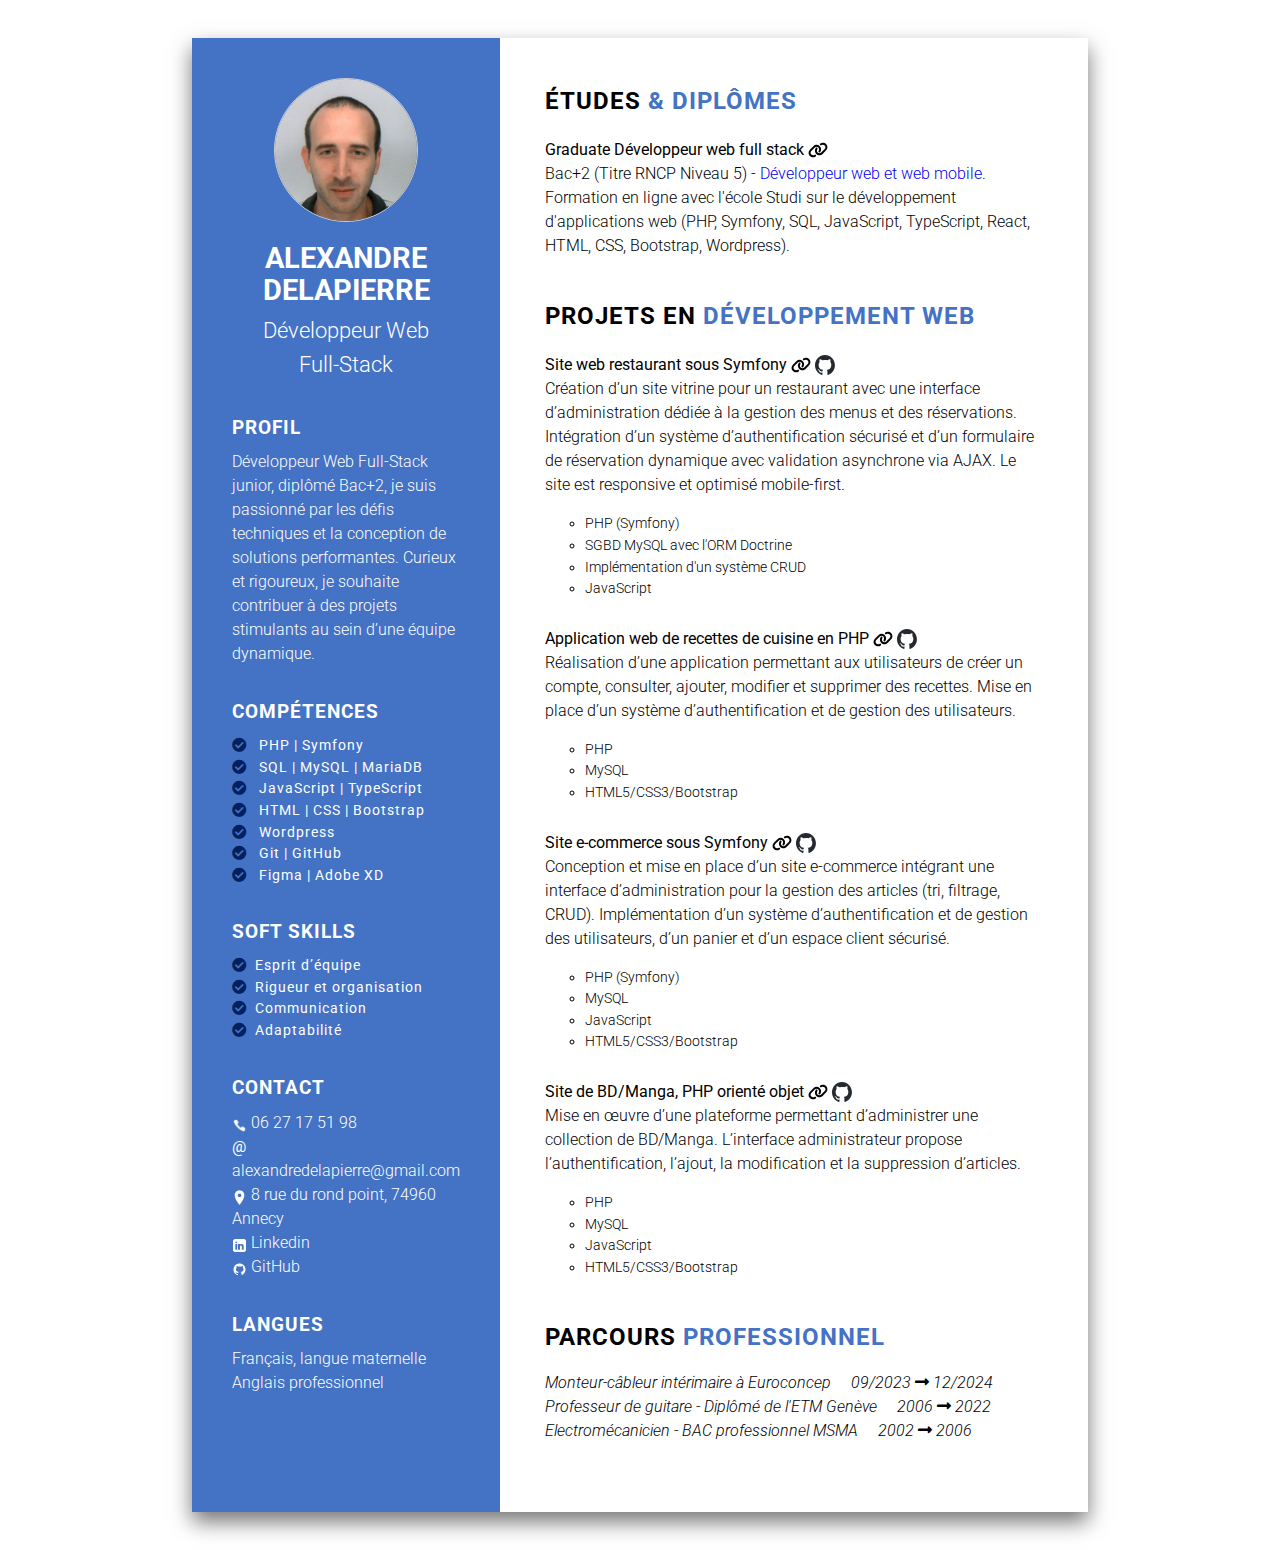
==== index.html @ 59fa52a7 "update CV" ====
<!DOCTYPE html>
<html lang="fr">
  <head>
    <title>Curriculum vitae</title>
    <meta charset="utf-8" />
    <meta
      name="viewport"
      content="width=device-width, initial-scale=1, user-scalable=no"
    />
    <link rel="stylesheet" href="style.css" type="text/css" />
    <link rel="preconnect" href="https://fonts.googleapis.com" />
    <link rel="preconnect" href="https://fonts.gstatic.com" crossorigin />
    <link
      href="https://fonts.googleapis.com/css2?family=Roboto:ital,wght@0,300;0,400;0,700;1,400&display=swap"
      rel="stylesheet"
    />
    <link
      href="https://cdnjs.cloudflare.com/ajax/libs/font-awesome/5.15.4/css/all.min.css"
      rel="stylesheet"
    /> 
  </head>
  <body>
    <div id="cvContainer" class="cv-container">

      <!-- Left column -->
      <div id="left-column">
        <div class="portrait-cont">
          <img
            class="portrait"
            src="assets/img/Photo identité.jpg"
            alt="Alexandre DELAPIERRE"
          />
        </div>
        <div id="h1-div">
          <h1>ALEXANDRE DELAPIERRE</h1>
          <!-- <p id="job-title">Développeur web -->
            <!-- <p id="job-title">Développeur informatique -->
            <p id="job-title">Développeur Web <br> Full-Stack
            <!-- <p id="job-title">Développeur Full-Stack -->
            <!-- <p id="job-title">Développeur PHP/Symfony -->
            <!-- <br>
            en alternance -->
          </p> 
        </div>

        <div id="profil" class="section">
          <h2>Profil</h2>

          <!-- CV Polyvalent -->
          <!-- <p> 
            Développeur web Full-Stack junior, titulaire d’un Bac+2 en développement web, je souhaite contribuer 
            à des projets variés et stimulants en apportant mes compétences. 
            Passionné par le développement et motivé par les défis techniques, j’aime concevoir des 
            solutions performantes adaptées aux besoins des utilisateurs. Curieux et rigoureux, 
            je suis prêt à m’investir pleinement au sein d’une équipe dynamique.
          </p> -->

          <!-- CV Polyvalent raccourci -->
          <p> 
            Développeur Web Full-Stack junior, diplômé Bac+2, je suis passionné par les défis techniques et la conception de solutions performantes. Curieux et rigoureux, je souhaite contribuer à des projets stimulants au sein d’une équipe dynamique. 
          </p> 

          <!-- Emploi 2 -->
          <!-- <p> 
            Développeur web junior, titulaire d’un Bac+2 en développement web, je suis à la 
            recherche d’un poste de développeur web pour contribuer à des projets variés et 
            stimulants. Passionné et motivé, j'aime découvrir de nouvelles technologies et concevoir 
            des solutions performantes, adaptées aux besoins des utilisateurs.
          </p> -->

          <!-- Emploi 3 -->
          <!-- <p> 
            Développeur web junior, titulaire d’un Bac+2 en développement web, je recherche un poste pour contribuer à des projets variés et stimulants. Passionné par le développement et motivé par les défis techniques, j’aime concevoir des solutions performantes adaptées aux besoins des utilisateurs. Curieux et rigoureux, je suis prêt à m’investir pleinement au sein d’une équipe dynamique.
          </p> -->

          <!-- Emploi 4 (Trop long) -->
          <!-- <p> 
            Développeur web junior, titulaire d’un Bac+2 en développement web, je suis à la  recherche d’un poste de développeur pour contribuer à des projets variés et stimulants. Passionné par le développement et motivé par les défis techniques, j’aime concevoir des solutions performantes et adaptées aux besoins des utilisateurs. Curieux et rigoureux, je suis prêt à m’investir pleinement au sein d’une équipe et à apporter mes compétences au service des projets de l’entreprise.
          </p> --> 

          <!-- Emploi PHP/Symfony -->
          <!-- <p> 
            Développeur web junior, titulaire d’un Bac+2 en développement web, je recherche un poste 
            où mettre à profit mes compétences en PHP/Symfony et JavaScript. 
            Passionné par le développement et motivé par les défis techniques, j’aime concevoir des 
            solutions performantes adaptées aux besoins des utilisateurs. Curieux et rigoureux, 
            je suis prêt à m’investir pleinement au sein d’une équipe dynamique.
          </p> -->

          <!-- Alternance 24 mois -->
          <!-- <p> 
            Titulaire d’un Bac+2 en développement web, je recherche une alternance de 24 mois pour préparer un Bac+3 en développement web. Curieux et motivé, j’aime concevoir des solutions performantes et adaptées aux besoins des utilisateurs. Mon objectif est d’apporter mes compétences tout en développant mon expertise au sein d’une équipe dynamique et engagée.
          </p> -->

          <!-- Alternance sans durée -->
          <!-- <p> 
            Titulaire d’un Bac+2 en développement web, je recherche une alternance pour préparer un Bac+3 en développement web. Curieux et motivé, j’aime concevoir des solutions performantes et adaptées aux besoins des utilisateurs. Mon objectif est d’apporter mes compétences tout en développant mon expertise au sein d’une équipe dynamique et engagée.
          </p> -->

          <!-- Alternance pour une école -->
          <!-- <p> 
            Diplômé d’un Bac+2 en développement web, je recherche une alternance pour approfondir mes compétences et contribuer à des projets stimulants. Curieux et rigoureux, je suis motivé à apprendre de nouvelles technologies et à m’investir pleinement au sein d’une équipe. 
          </p> -->

          <!-- Alternance pour une école -->
          <!-- <p> 
            Titulaire d’un Bac+2 en développement web, je souhaite poursuivre ma formation en alternance pour approfondir mes compétences et évoluer dans un environnement dynamique. J’aime concevoir des solutions performantes et collaborer avec une équipe pour relever des défis techniques. Curieux et rigoureux, je suis motivé à apprendre de nouvelles technologies et à contribuer aux projets de l’entreprise.
          </p> -->

          <!-- Stage  -->
          <!-- <p> 
            Développeur web junior, titulaire d’un Bac+2 en développement web, je recherche un stage d’un mois pour mettre en pratique mes compétences et approfondir mon expérience. Passionné par le développement et motivé par les défis techniques, j’aime concevoir des solutions performantes et adaptées aux besoins des utilisateurs. Curieux et rigoureux, je suis prêt à m’investir pleinement et contribuer activement au sein d’une équipe dynamique.
          </p>  -->
        </div>

        <div class="section">
          <h2>COMPÉTENCES</h2>
          <ul class="skills">
            <li>
              <i class="icon fas fa-check-circle text-darkblue"></i>
              <strong>PHP &#124; Symfony</strong>
            </li>
            <li>
              <i class="icon fas fa-check-circle text-darkblue"></i>
              <strong>SQL &#124; MySQL &#124; MariaDB</strong>
            </li>
            <li>
              <i class="icon fas fa-check-circle text-darkblue"></i>
              <strong>JavaScript &#124; TypeScript</strong>
            </li>
            <!-- <li>
              <i class="icon fas fa-check-circle text-darkblue"></i>
              <strong>React</strong>
            </li> -->
            <!-- <li>
              <i class="icon fas fa-check-circle text-darkblue"></i>
              <strong>jQuery</strong>
            </li> -->
            <li>
              <i class="icon fas fa-check-circle text-darkblue"></i>
              <strong>HTML &#124; CSS &#124; Bootstrap</strong>
            </li>
            <li>
              <i class="icon fas fa-check-circle text-darkblue"></i>
              <strong>Wordpress</strong>
            </li>
            <li>
              <i class="icon fas fa-check-circle text-darkblue"></i>
              <strong>Git &#124; GitHub</strong>
            </li>
            <li>
              <i class="icon fas fa-check-circle text-darkblue"></i>
              <strong>Figma &#124; Adobe XD</strong>
            </li>
          </ul>
        </div>

        <div class="section">
          <h2>Soft Skills</h2>
          <ul class="skills">
            <li><i class="icon fas fa-check-circle text-darkblue"></i><strong>Esprit d’équipe</strong></li>
            <li><i class="icon fas fa-check-circle text-darkblue"></i><strong>Rigueur et organisation</strong></li>
            <li><i class="icon fas fa-check-circle text-darkblue"></i><strong>Communication</strong></li>
            <li><i class="icon fas fa-check-circle text-darkblue"></i><strong>Adaptabilité</strong></li>
            <!-- <li><i class="icon fas fa-check-circle text-darkblue"></i><strong>Gestion du temps</strong></li>
            <li><i class="icon fas fa-check-circle text-darkblue"></i><strong>Esprit d’analyse</strong></li>
            <li><i class="icon fas fa-check-circle text-darkblue"></i><strong>Créativité</strong></li>
            <li><i class="icon fas fa-check-circle text-darkblue"></i><strong>Patience</strong></li> -->
          </ul>
        </div>      

        <div id="contact" class="section">
          <h2>Contact</h2>
          <ul>
            <li>
              <img src="assets/icons/icons8-téléphone-64.png" alt="Icône de téléphone" class="icons" i> 06 27 17 51 98
            </li>
            <!-- <li>
              <img src="assets/icons/icons8-téléphone-64.png" alt="Icône de téléphone" class="icons" i> +33 62 717 51 98
            </li> -->
            <!-- <li>
              Me contacter par email ou LinkedIn.
            </li> -->
            <li>
              <strong>@</strong>
              <a href="mailto:alexandredelapierre@gmail.com">alexandredelapierre@gmail.com
              </a>
            </li>
            <!-- <li>
              <img src="assets/icons/icons8-location-50.png" alt="Icône d'adresse" class="icons"> Basé à Annecy
            </li> -->
            <li>
              <img src="assets/icons/icons8-location-50.png" alt="Icône d'adresse" class="icons"> 8 rue du rond point,
              74960 Annecy
            </li>
            <li>
              <img src="assets/icons/icons8-linkedin-50.png" alt="Icône Linkedin" class="icons" >
              <a href="https://www.linkedin.com/in/alexandre-delapierre/" target="_blank">
                Linkedin
              </a>
            </li>
            <li>
              <img src="assets/icons/icons8-github-60.png" alt="Icône Github" class="icons" >
              <a href="https://github.com/AlexDelapierre" target="_blank">
                GitHub
              </a>
            </li>
          </ul>
        </div>

        <div class="section">
          <h2>Langues</h2>
          <p>
            Français, langue maternelle
            <br />
            Anglais professionnel
          </p>
        </div>
        
        <!-- <div >
          <h2>Centres d'intérêt</h2>
          <p>  
            Nouvelles technologies
            <br />
            Musique, MAO
            <br />
            Guitare, basse
          </p>
        </div> -->
      </div>

      <!-- Right column -->
      <div id="right-column">
        <!-- Content -->
        <main class="content">

          <section id="formations">
            <h2>Études <span class="text-blue">& Diplômes</span></h2>
            <!-- <h2><span class="text-blue">Formation</span></h2> -->

            <!-- <div class="section">
              <p>
                <strong>Bachelor Développeur web full stack</strong>
                <a href="https://www.studi.com/fr/formation/developpement/graduate-developpeur-web-full-stack" target="_blank" class="icons">
                  <img src="assets/icons/SVG/link-solid.svg" alt="Icône lien" class="Link_Icon"/>
                </a>
                <em class="date">01/2022 <i class="fas fa-long-arrow-alt-right"></i> 09/2023</em>
                <br />
                Titre professionnel de niveau 5 (Bac +2) 
                <a href="https://www.francecompetences.fr/recherche/rncp/37674/" target="_blank">"Développeur web et web mobile"</a>. 
                <br />
                Formation en ligne avec l'école Studi sur le développement d'applications web 
                (PHP, Symfony, SQL, JavaScript, TypeScript, React, HTML, CSS, Bootstrap, Wordpress).
              </p>
            </div> -->

            <div class="section">
              <p>
                <strong>Graduate Développeur web full stack</strong>
                <a href="https://www.studi.com/fr/formation/developpement/graduate-developpeur-web-full-stack" target="_blank" class="icons">
                  <img src="assets/icons/SVG/link-solid.svg" alt="Icône lien" class="Link_Icon"/>
                </a>
                <!-- <em class="date">01/2022 <i class="fas fa-long-arrow-alt-right"></i> 09/2023</em> -->
                <br />
                Bac+2 (Titre RNCP Niveau 5) - 
                <a href="https://www.francecompetences.fr/recherche/rncp/37674/" target="_blank">Développeur web et web mobile</a>. 
                <br />
                <!-- Formation en ligne avec l'école Studi d'un an et huit mois qui m'a permis d'acquérir les compétences nécessaires 
                au développement d'applications web (PHP, Symfony, SQL, JavaScript, TypeScript, HTML, CSS, Bootstrap). -->
                Formation en ligne avec l'école Studi sur le développement d'applications web 
                (PHP, Symfony, SQL, JavaScript, TypeScript, React, HTML, CSS, Bootstrap, Wordpress).
                <!-- (PHP, Symfony, Wordpress, SQL, JavaScript, TypeScript, React, HTML, CSS, Bootstrap). -->
              </p>
            </div>
          </section>

          <section id="projets">
            <h2>
              <!-- Projets <span class="text-blue">web</span> -->
              Projets en <span class="text-blue">développement web</span>
              <!-- Expérience <span class="text-blue">en développement</span> -->
            </h2>

            <div class="section">
              <p>
                  <strong>Site web restaurant sous Symfony</strong>
                <a href="https://le-quai-antique.alexdelapierre.fr/" target="_blank" class="icons">
                  <img src="assets/icons/SVG/link-solid.svg" alt="Icône lien" class="Link_Icon"/>
                </a>  
                <a href="https://github.com/AlexDelapierre/Le-Quai-Antique" target="_blank" class="icons">
                  <img src="assets/icons/SVG/github-mark.svg" alt="Icône Github" class="Github_Icon"/>
                </a>
                <!-- <em class="date">09/2023 <i class="fas fa-long-arrow-alt-right"></i> 02/2024</em> -->
                <br>
                <!-- J'ai réalisé le site web d'un restaurant sous Symfony dans lequel j'ai implémenté une 
                interface d'administration, la mise en place d'un système d'authentification, ainsi qu'un 
                formulaire de réservation validé en AJAX. Le tout en responsive design et mobile first. -->
                Création d’un site vitrine pour un restaurant avec une interface d’administration dédiée à la gestion des menus et des réservations. Intégration d’un système d’authentification sécurisé et d’un formulaire de réservation dynamique avec validation asynchrone via AJAX. Le site est responsive et optimisé mobile-first.
              </p>  
              <ul class="technical-skills">
                <li>PHP (Symfony)</li>
                <li>SGBD MySQL avec l'ORM Doctrine</li>
                <li>Implémentation d'un système CRUD</li>
                <li>JavaScript</li>
              </ul>
              <!-- 🛠 Technos : PHP, Symfony, MySQL (Doctrine ORM), JavaScript, AJAX, Bootstrap -->
            </div>

            <div class="section">
              <p>
                <strong>Application web de recettes de cuisine en PHP</strong>
                <a href="https://cuisinea.alexdelapierre.fr/" target="_blank" class="icons">
                  <img src="assets/icons/SVG/link-solid.svg" alt="Icône lien" class="Link_Icon"/>
                </a>
                <a href="https://github.com/AlexDelapierre/Cuisinea" target="_blank" class="icons">
                  <img src="assets/icons/SVG/github-mark.svg" alt="Icône Github" class="Github_Icon"/>
                </a>
                <!-- <em classe="date">06/2023 <i class="fas fa-long-arrow-alt-right"></i> 09/2023</em> -->
                <br>
                <!-- Dans le but de mettre en pratique mes compétences en PHP, j'ai réalisé une application
                de recettes de cuisine qui permet à des utilisateurs de créer un compte et de pouvoir 
                consulter, ajouter, modifier ou supprimer des recettes. -->
                Réalisation d’une application permettant aux utilisateurs de créer un compte, consulter, ajouter, modifier et supprimer des recettes. Mise en place d’un système d’authentification et de gestion des utilisateurs.
              </p>
              <ul class="technical-skills">
                <li>PHP</li>
                <li>MySQL</li>
                <li>HTML5/CSS3/Bootstrap</li>
              </ul>
              <!-- 🛠 Technos : PHP, MySQL, HTML5, CSS3, Bootstrap -->
            </div>

            <div class="section">
              <p>
                <strong>Site e-commerce sous Symfony</strong>
                <a href="https://site-e-commerce.alexdelapierre.fr/" target="_blank" class="icons">
                  <img src="assets/icons/SVG/link-solid.svg" alt="Icône lien" class="Link_Icon"/>
                </a>         
                <a href="https://github.com/AlexDelapierre/site-e-commerce" target="_blank" class="icons">
                  <img src="assets/icons/SVG/github-mark.svg" alt="Icône Github" class="Github_Icon"/>
                </a>
                <!-- <em class="date">03/2023 <i class="fas fa-long-arrow-alt-right"></i> 06/2023</em> -->
                <br>
                <!-- Développement d'un site e-commerce avec Symfony intégrant une interface d'administration 
                pour la gestion CRUD des articles (tri, filtrage, ajout, modification, suppression). 
                Mise en place d'un système de gestion des utilisateurs avec authentification, panier, 
                et espace client. -->
                Conception et mise en place d’un site e-commerce intégrant une interface d’administration pour la gestion des articles (tri, filtrage, CRUD). Implémentation d’un système d’authentification et de gestion des utilisateurs, d’un panier et d’un espace client sécurisé.
              </p>
              <ul class="technical-skills">
                <li>PHP (Symfony)</li>
                <li>MySQL</li>
                <li>JavaScript</li>
                <li>HTML5/CSS3/Bootstrap</li>
              </ul>
              <!-- 🛠 Technos : PHP, Symfony, MySQL, JavaScript, HTML5, CSS3, Bootstrap -->
            </div>

            <div class="section">
              <p>
                <strong>Site de BD/Manga, PHP orienté objet</strong>    
                <a href="https://bookeo.alexdelapierre.fr/" target="_blank" class="icons">
                  <img src="assets/icons/SVG/link-solid.svg" alt="Icône lien" class="Link_Icon"/>
                </a>
                <a href="https://github.com/AlexDelapierre/site_de_gestion_de_bd-manga-livre" target="_blank" class="icons">
                  <img src="assets/icons/SVG/github-mark.svg" alt="Icône Github" class="Github_Icon"/>
                </a>
                <!-- <em class="date">01/2023 <i class="fas fa-long-arrow-alt-right"></i> 03/2023</em> -->
                <br>
                <!-- Dans le but de mettre en pratique mes compétences en PHP natif orienté objet, j'ai développé
                un site permettant d'administrer une collection de bd/manga.
                Le site permet à un administrateur de s'authentifier, d'ajouter, modifier ou supprimer 
                les différents articles.  -->
                Mise en œuvre d’une plateforme permettant d’administrer une collection de BD/Manga. L’interface administrateur propose l’authentification, l’ajout, la modification et la suppression d’articles.
              </p> 
              <ul class="technical-skills">
                <li>PHP</li>
                <li>MySQL</li>
                <li>JavaScript</li>
                <li>HTML5/CSS3/Bootstrap</li>
              </ul>
              <!-- 🛠 Technos : PHP (POO), MySQL, JavaScript, HTML5, CSS3, Bootstrap -->
            </div>
            
            <!-- <div class="section">
              <p>
                <strong>Site web vitrine pour une école de musique &nbsp; &nbsp;</strong>
                <em classe="date">2022/08 <i class="fas fa-long-arrow-alt-right"></i> 2022/10</em>
                <br>
                J'ai mis en pratique mes compétences en HTML et CSS dans la création d'un site web 
                vitrine responsive pour une école de musique avec l'utilisation du framework Bootstrap. 
              </p>
              <ul class="technical-skills">
                <li>HTML et CSS</li>
                <li>Bootstrap</li>
              </ul>
            </div> -->
          </section>
          
          <section id="others-experiences">
            <div class="section">
              <!-- <h2>Expériences <span class="text-blue">Professionnelles</span></h2> -->
              <h2>Parcours <span class="text-blue">professionnel</span></h2>
              <p>
                <em>Monteur-câbleur intérimaire à Euroconcep &nbsp; &nbsp;</em>
                <!-- <em classe="date">09/2023 <i class="fas fa-long-arrow-alt-right"></i>Actuellement</em> -->
                <em classe="date">09/2023 <i class="fas fa-long-arrow-alt-right"></i> 12/2024</em>
                <br />
                <em>Professeur de guitare - Diplômé de l'ETM Genève &nbsp; &nbsp;</em>
                <em classe="date">2006 <i class="fas fa-long-arrow-alt-right"></i> 2022</em>
                <br />
                <em>Electromécanicien - BAC professionnel MSMA &nbsp; &nbsp;</em>
                <em classe="date">2002 <i class="fas fa-long-arrow-alt-right"></i> 2006</em>
              </p>
            </div>
          </section>
        </main>
      </div>
    </div>
    <!-- <script src="https://kit.fontawesome.com/be510fdfc6.js" crossorigin="anonymous"></script> -->
  </body>
</html>
---- style.css ----
/* GENERAL */
* {
  margin: 0;
  box-sizing: border-box;
}

body {
  font-family: Roboto;
  font-weight: 300;
  font-size: 1rem;
  line-height: 1.5;
}

a {
  text-decoration: none;
}

a:hover {
  text-decoration: underline;
}

p {
  margin: 0 0 1rem;
}

h1 {
  margin: 0 0 1rem;
  font-size: 1.8rem;
  margin-bottom: 0.5rem;
  line-height: 2rem;
}

h2 {
  letter-spacing: 1px;
  text-transform: uppercase;
}

.text-blue {
  color: #4472c4;
}

.text-darkblue {
  color: #002060;
}

.text-uppercase {
  text-transform: uppercase;
}

.icon {
  margin-right: 0.5rem;
}

.section {
  margin-bottom: 1.5rem;
}

/* LEFT COLUMN */
#left-column {
  grid-area: left-column;
  min-height: 100vh;
  padding: 40px;
  background-color: #4472c4;
  color: white;
}

#left-column h2 {
  margin: 2rem 0 0.5rem;
}
#left-column .section {
  margin-top: 3vh;
}
#left-column a {
  color: white;
}

#left-column h2 {
  font-size: 1.2em;
}

.portrait-cont {
  width: 9rem;
  height: 9rem;
  border-radius: 50%;
  overflow: hidden;
  margin: auto;
  margin-bottom: 20px;
  border: 1px solid #ccc;
} 

@media only screen and (max-width: 56.25em) {
  .portrait-cont {
      width: 12rem;
      height: 12rem;
      border: 4px solid #ccc;
  }
}

.portrait {
  width: 100%;
  height: 100%;
  object-fit: cover;
  display: block
} 

#h1-div{
  text-align: center;
}

#job-title{
  font-size: 1.4em;
}

#profil p {
  font-size: 1rem;
}

/* CONTACT */
#contact ul {
  text-align: left;
  padding-left: 0;
}

#contact li {
  list-style-type: none;
}

.icons {
  width: 15px;
  height: 15px;
}

/* COMPÉTENCES */
.skills {
  list-style-type: none;
  padding: 0;
  font-size: 0.9rem;
  letter-spacing: 1px;
  margin: 0 0 1rem;
}

.infos {
  columns: 2;
  list-style-type: none;
  padding: 0;
}

/* RIGHT COLUMN */
/* CONTENT */
.content {
  grid-area: content;
  padding: 45px;
}

#right-column h2 {
  margin: 0 0 1rem;
}

#projets, #others-experiences {
  margin-top: 40px;
}

.technical-skills {
  list-style-type: circle;
}

.technical-skills li{
  font-size: 0.9rem;
}

.date{
  margin-left: 1rem;
}

/* SVG */

.icons {
  position: relative;
  top:5px;
  max-width: 20px;
  max-height: 20px;
}

.Github_Icon {
  width: 20px; 
  height: 20px; 
}

.Link_Icon {
  width: 20px; 
  height: 20px; 
}



/* média queries desktop */
 @media screen and (min-width: 1000px) {
  .cv-container {
    display: grid;
    grid-template-columns: 1fr 2fr;
    grid-template-areas: 
      "left-column content";
    width: 70vw;
    margin: 3vw auto;
    box-shadow: 0 10px 20px 0 #777;
  }
} 

@media print {
  .cv-container {
    display: grid;
    grid-template-columns: 250px 1fr;
    grid-template-areas: 
      "left-column content";
    width: 100vw;
    margin: 0;
  }
  #left-column {
    padding: 20px;
  }
  /* CONTACT */
  #contact ul {
    font-size: 0.8rem;
  }
}
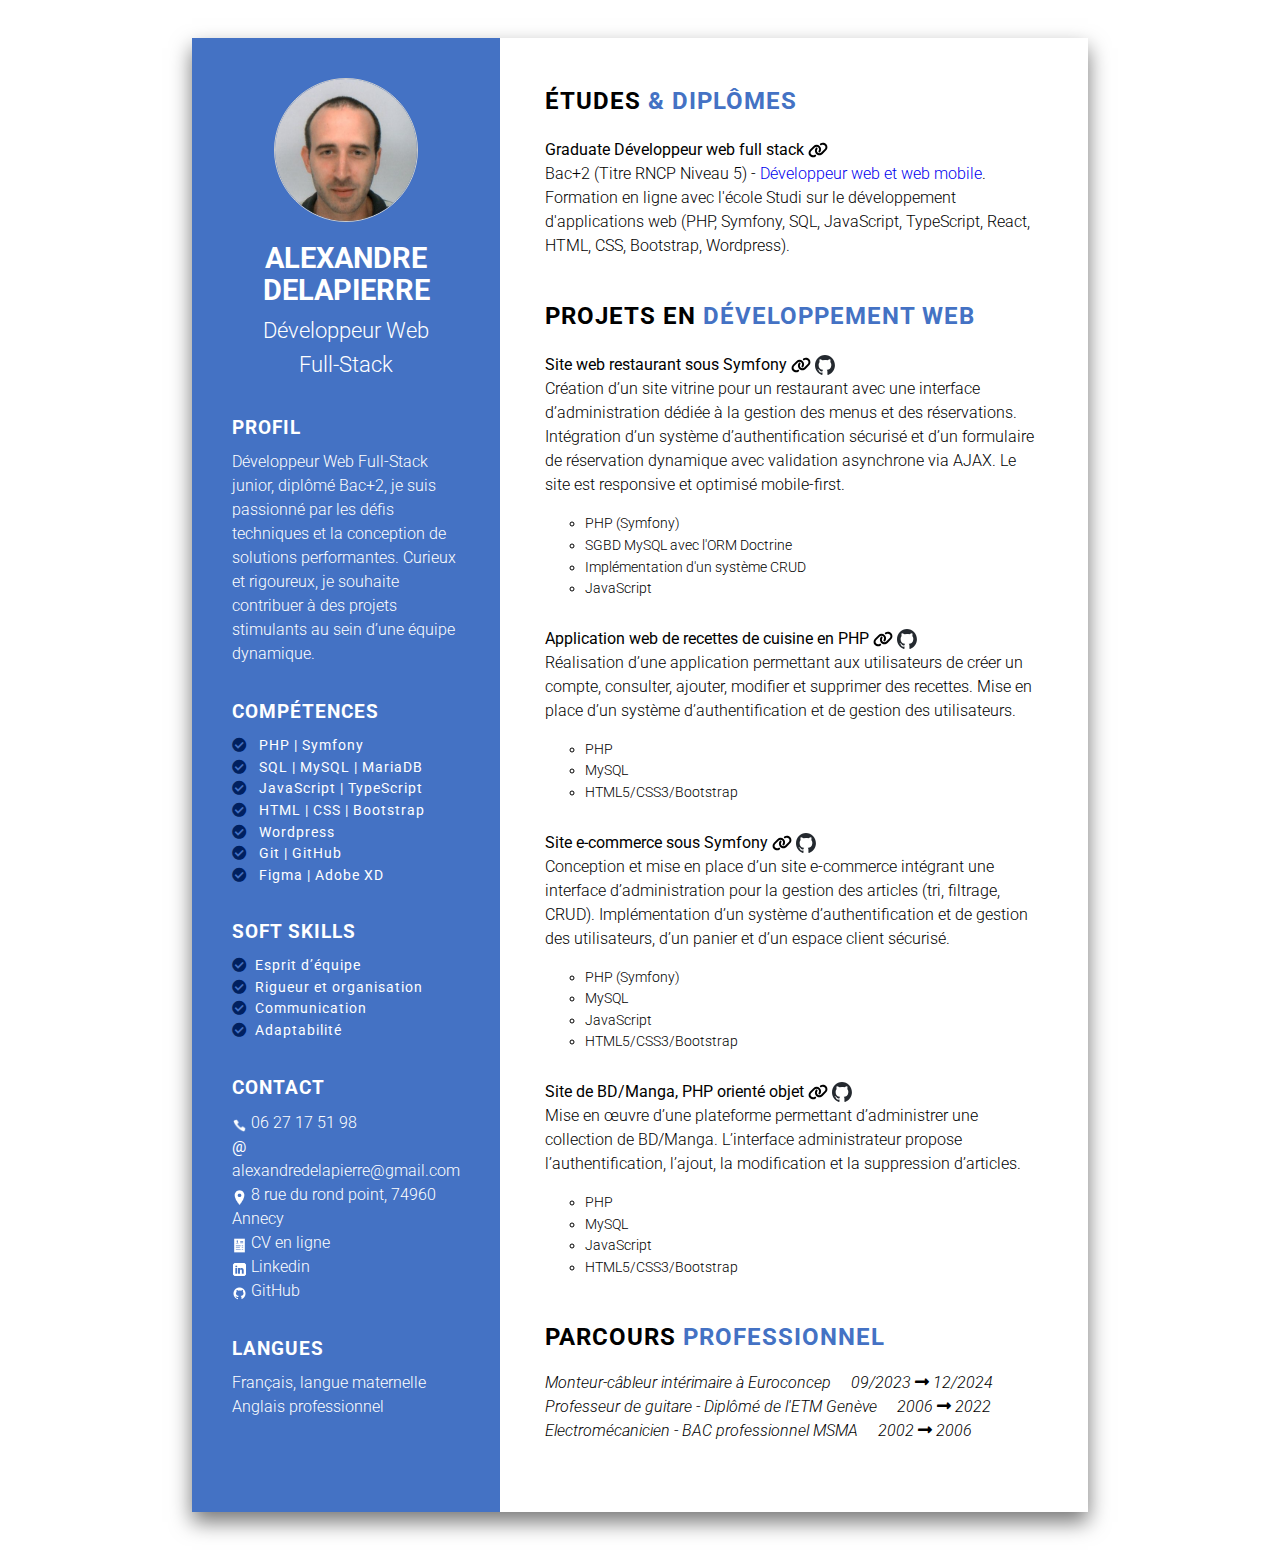
==== commit 318489a6: "Add CV en ligne" ====
--- a/index.html
+++ b/index.html
@@ -194,6 +194,18 @@
               74960 Annecy
             </li>
             <li>
+              <img src="assets/icons/icons8-CV-100.png" alt="Icône Github" class="icons" >
+              <a href="https://cv.alexdelapierre.fr/" target="_blank">
+                CV en ligne 
+              </a>
+            </li>
+            <!-- <li>
+              <img src="assets/icons/icons8-CV-100.png" alt="Icône Github" class="icons" >
+              <a href="https://cv.alexdelapierre.fr/" target="_blank">
+                CV en ligne : cv.alexdelapierre.fr
+              </a>
+            </li> -->
+            <li>
               <img src="assets/icons/icons8-linkedin-50.png" alt="Icône Linkedin" class="icons" >
               <a href="https://www.linkedin.com/in/alexandre-delapierre/" target="_blank">
                 Linkedin
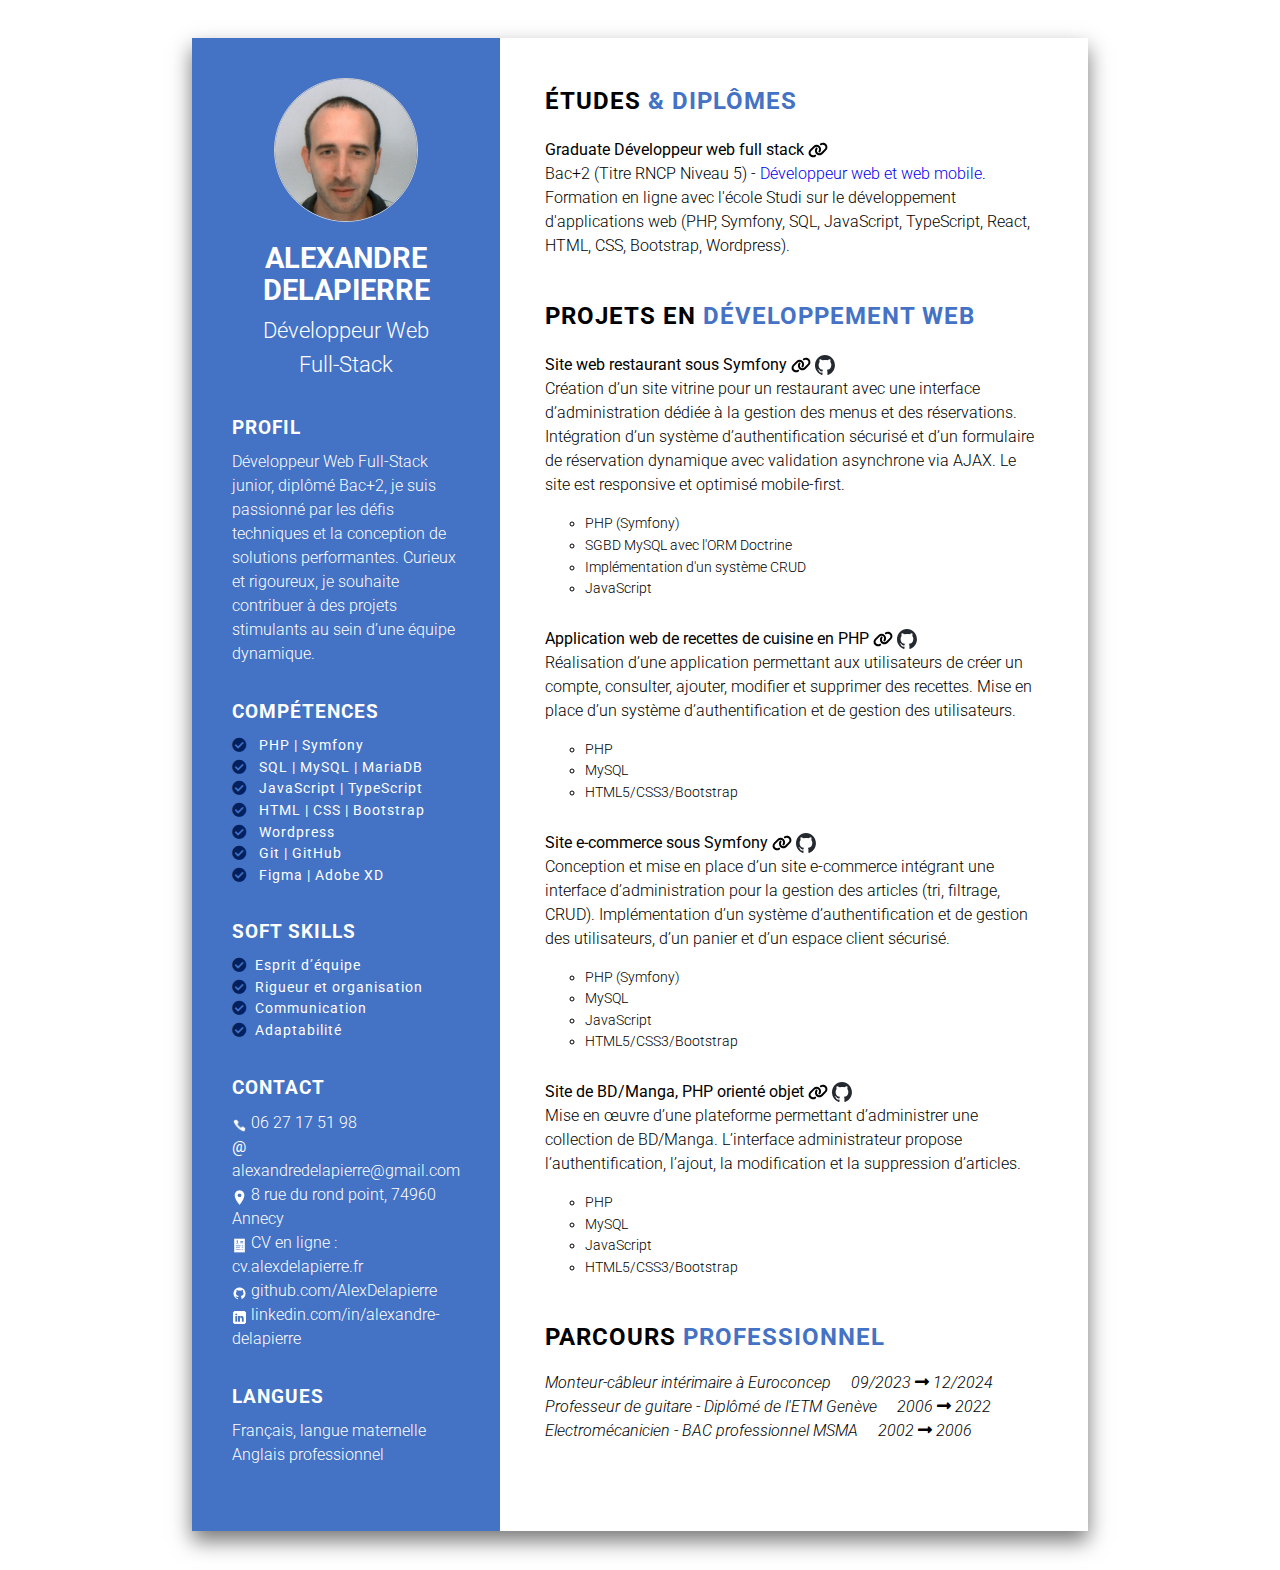
==== commit 9f7178a0: "CV update" ====
--- a/index.html
+++ b/index.html
@@ -193,28 +193,40 @@
               <img src="assets/icons/icons8-location-50.png" alt="Icône d'adresse" class="icons"> 8 rue du rond point,
               74960 Annecy
             </li>
-            <li>
+            <!-- <li>
               <img src="assets/icons/icons8-CV-100.png" alt="Icône Github" class="icons" >
               <a href="https://cv.alexdelapierre.fr/" target="_blank">
                 CV en ligne 
               </a>
             </li>
-            <!-- <li>
+            <li>
+              <img src="assets/icons/icons8-linkedin-50.png" alt="Icône Linkedin" class="icons" >
+              <a href="https://www.linkedin.com/in/alexandre-delapierre/" target="_blank">
+                Linkedin
+              </a>
+            </li>
+            <li>
+              <img src="assets/icons/icons8-github-60.png" alt="Icône Github" class="icons" >
+              <a href="https://github.com/AlexDelapierre" target="_blank">
+                GitHub
+              </a>
+            </li> -->
+            <li>
               <img src="assets/icons/icons8-CV-100.png" alt="Icône Github" class="icons" >
               <a href="https://cv.alexdelapierre.fr/" target="_blank">
                 CV en ligne : cv.alexdelapierre.fr
               </a>
-            </li> -->
+            </li>
+            <li>
+              <img src="assets/icons/icons8-github-60.png" alt="Icône Github" class="icons" >
+              <a href="https://github.com/AlexDelapierre" target="_blank">
+                github.com/AlexDelapierre
+              </a>
+            </li>
             <li>
               <img src="assets/icons/icons8-linkedin-50.png" alt="Icône Linkedin" class="icons" >
               <a href="https://www.linkedin.com/in/alexandre-delapierre/" target="_blank">
-                Linkedin
-              </a>
-            </li>
-            <li>
-              <img src="assets/icons/icons8-github-60.png" alt="Icône Github" class="icons" >
-              <a href="https://github.com/AlexDelapierre" target="_blank">
-                GitHub
+                linkedin.com/in/alexandre-delapierre
               </a>
             </li>
           </ul>
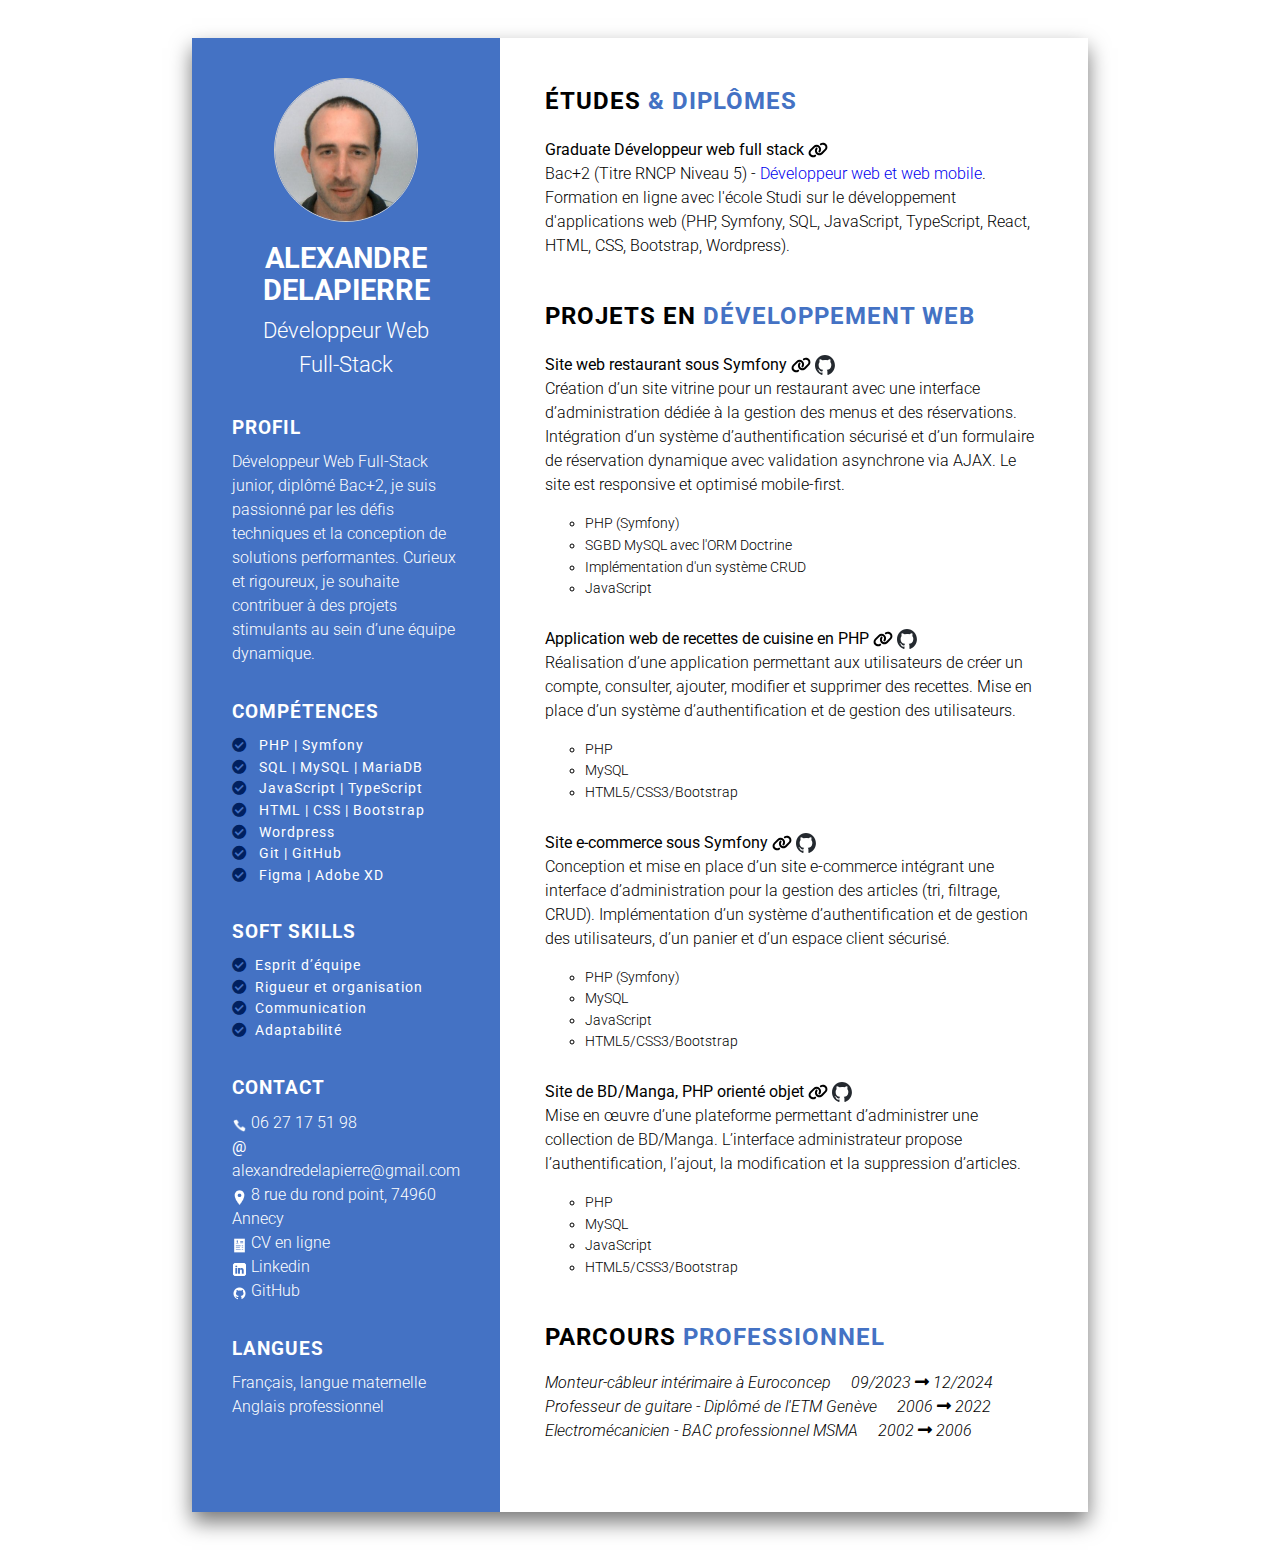
==== commit 291eeb97: "adresse update" ====
--- a/index.html
+++ b/index.html
@@ -190,10 +190,12 @@
               <img src="assets/icons/icons8-location-50.png" alt="Icône d'adresse" class="icons"> Basé à Annecy
             </li> -->
             <li>
-              <img src="assets/icons/icons8-location-50.png" alt="Icône d'adresse" class="icons"> 8 rue du rond point,
-              74960 Annecy
-            </li>
-            <!-- <li>
+              <img src="assets/icons/icons8-location-50.png" alt="Icône d'adresse" class="icons"> 
+              <a href="https://www.google.com/maps/place/R%C3%A9sidence+%C3%89tudiante,+8+Rue+du+Rond+Point,+74960+Annecy/" target="_blank">
+                8 rue du rond point, 74960 Annecy
+              </a>
+            </li>
+            <li>
               <img src="assets/icons/icons8-CV-100.png" alt="Icône Github" class="icons" >
               <a href="https://cv.alexdelapierre.fr/" target="_blank">
                 CV en ligne 
@@ -210,8 +212,8 @@
               <a href="https://github.com/AlexDelapierre" target="_blank">
                 GitHub
               </a>
-            </li> -->
-            <li>
+            </li>
+            <!-- <li>
               <img src="assets/icons/icons8-CV-100.png" alt="Icône Github" class="icons" >
               <a href="https://cv.alexdelapierre.fr/" target="_blank">
                 CV en ligne : cv.alexdelapierre.fr
@@ -228,7 +230,7 @@
               <a href="https://www.linkedin.com/in/alexandre-delapierre/" target="_blank">
                 linkedin.com/in/alexandre-delapierre
               </a>
-            </li>
+            </li> -->
           </ul>
         </div>
 
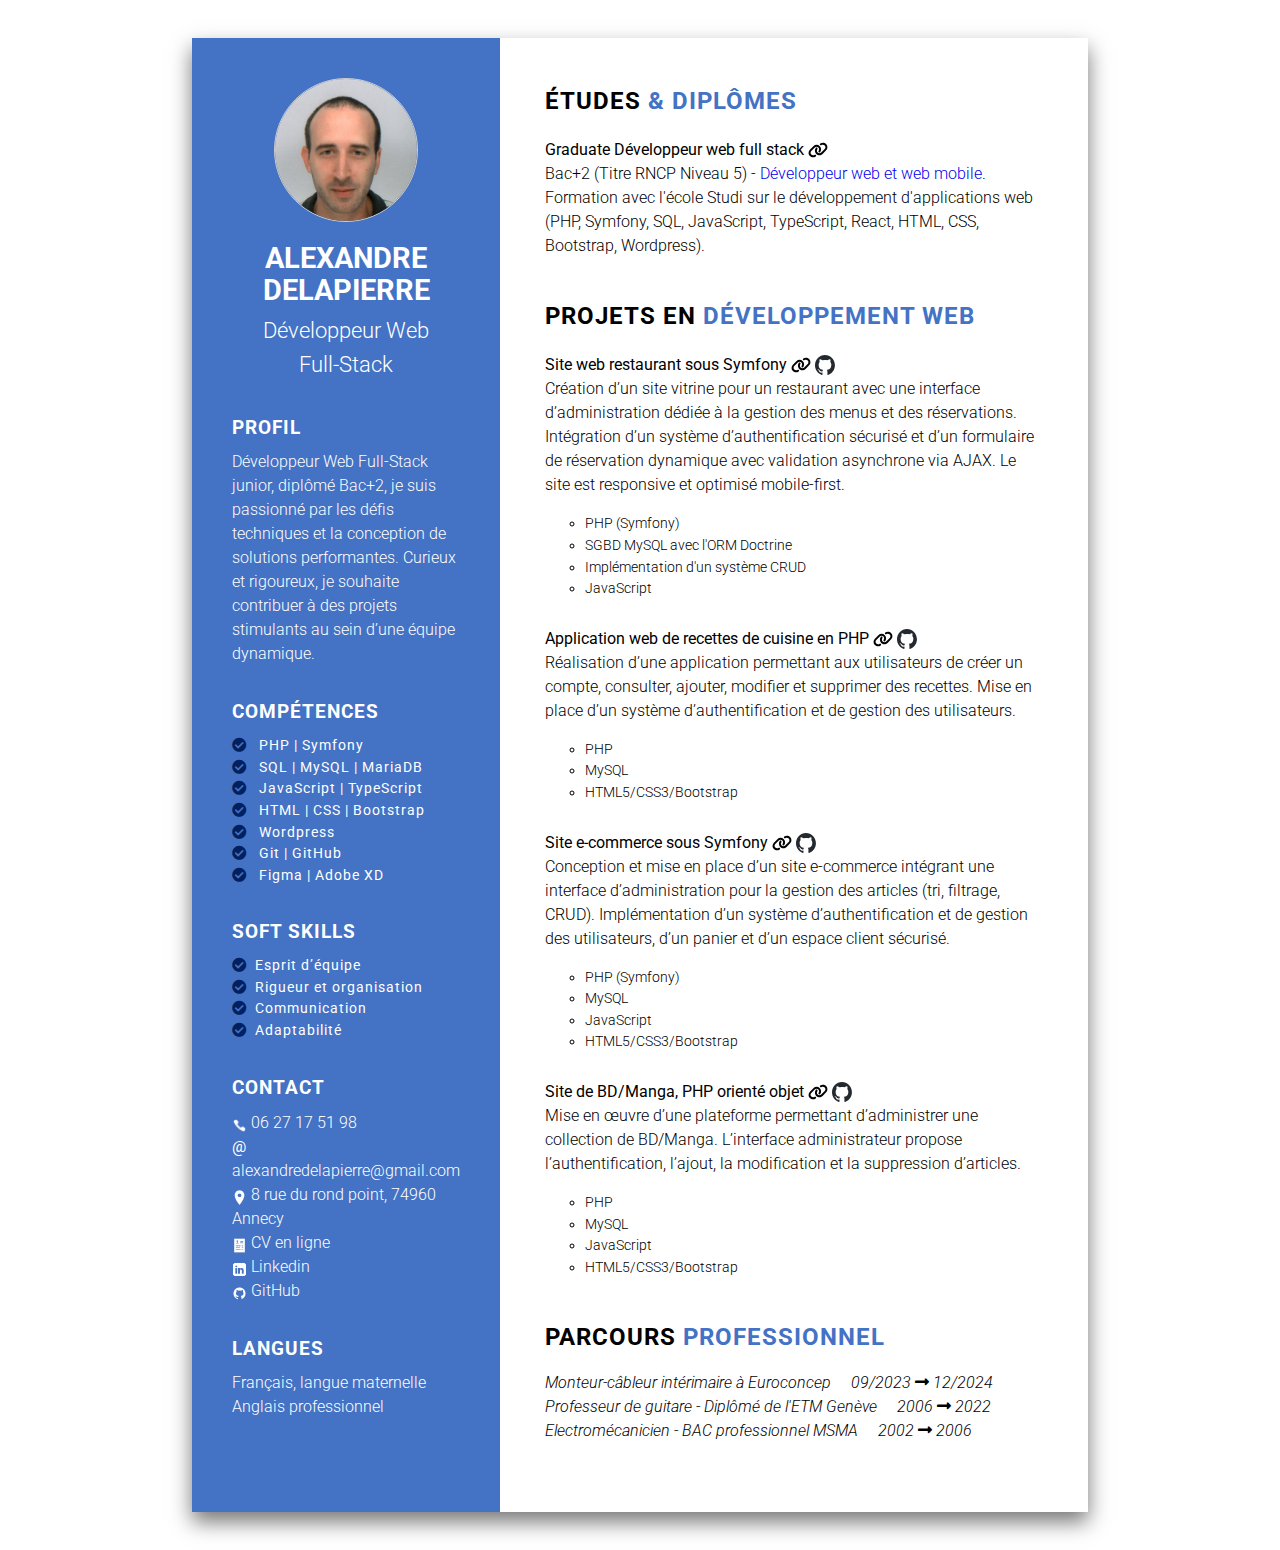
==== commit 3272846c: "CV update" ====
--- a/index.html
+++ b/index.html
@@ -293,7 +293,7 @@
                 <br />
                 <!-- Formation en ligne avec l'école Studi d'un an et huit mois qui m'a permis d'acquérir les compétences nécessaires 
                 au développement d'applications web (PHP, Symfony, SQL, JavaScript, TypeScript, HTML, CSS, Bootstrap). -->
-                Formation en ligne avec l'école Studi sur le développement d'applications web 
+                Formation avec l'école Studi sur le développement d'applications web 
                 (PHP, Symfony, SQL, JavaScript, TypeScript, React, HTML, CSS, Bootstrap, Wordpress).
                 <!-- (PHP, Symfony, Wordpress, SQL, JavaScript, TypeScript, React, HTML, CSS, Bootstrap). -->
               </p>
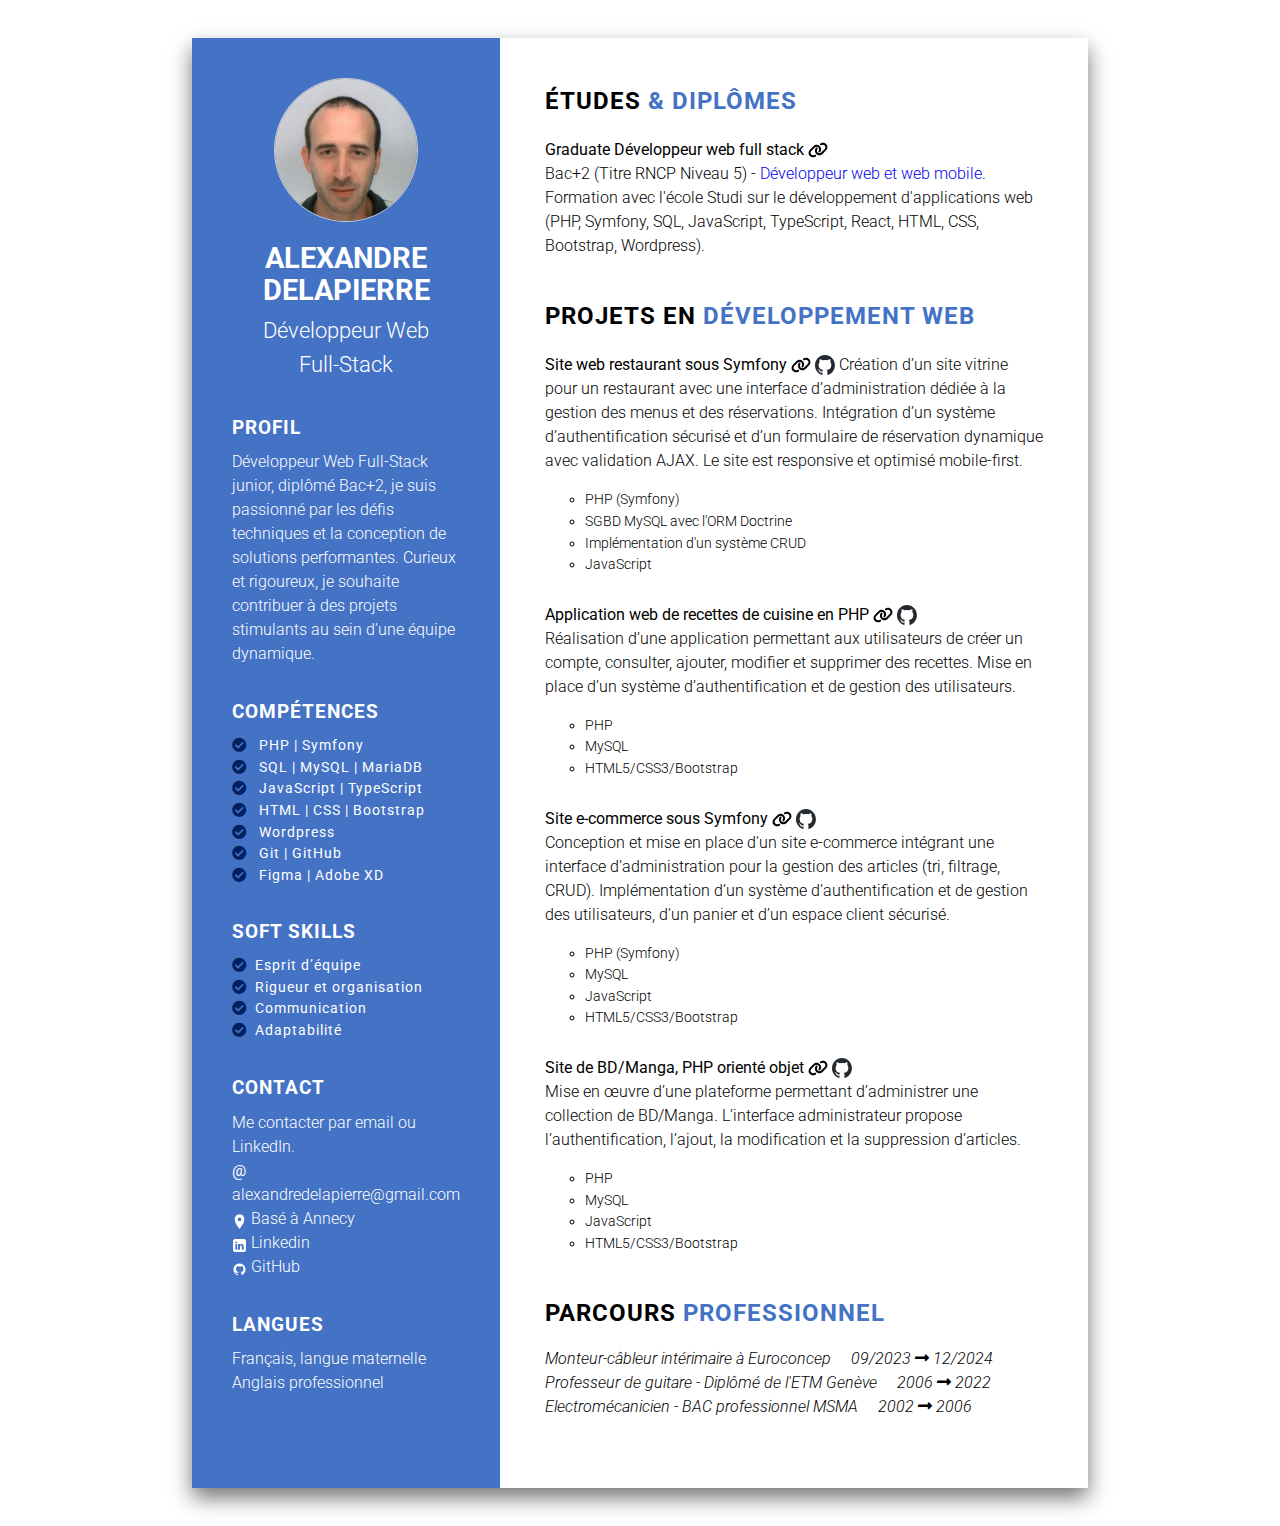
==== commit 6a72ee9f: "CV prod update" ====
--- a/index.html
+++ b/index.html
@@ -33,84 +33,15 @@
         </div>
         <div id="h1-div">
           <h1>ALEXANDRE DELAPIERRE</h1>
-          <!-- <p id="job-title">Développeur web -->
-            <!-- <p id="job-title">Développeur informatique -->
             <p id="job-title">Développeur Web <br> Full-Stack
-            <!-- <p id="job-title">Développeur Full-Stack -->
-            <!-- <p id="job-title">Développeur PHP/Symfony -->
-            <!-- <br>
-            en alternance -->
           </p> 
         </div>
 
         <div id="profil" class="section">
           <h2>Profil</h2>
-
-          <!-- CV Polyvalent -->
-          <!-- <p> 
-            Développeur web Full-Stack junior, titulaire d’un Bac+2 en développement web, je souhaite contribuer 
-            à des projets variés et stimulants en apportant mes compétences. 
-            Passionné par le développement et motivé par les défis techniques, j’aime concevoir des 
-            solutions performantes adaptées aux besoins des utilisateurs. Curieux et rigoureux, 
-            je suis prêt à m’investir pleinement au sein d’une équipe dynamique.
-          </p> -->
-
-          <!-- CV Polyvalent raccourci -->
           <p> 
             Développeur Web Full-Stack junior, diplômé Bac+2, je suis passionné par les défis techniques et la conception de solutions performantes. Curieux et rigoureux, je souhaite contribuer à des projets stimulants au sein d’une équipe dynamique. 
           </p> 
-
-          <!-- Emploi 2 -->
-          <!-- <p> 
-            Développeur web junior, titulaire d’un Bac+2 en développement web, je suis à la 
-            recherche d’un poste de développeur web pour contribuer à des projets variés et 
-            stimulants. Passionné et motivé, j'aime découvrir de nouvelles technologies et concevoir 
-            des solutions performantes, adaptées aux besoins des utilisateurs.
-          </p> -->
-
-          <!-- Emploi 3 -->
-          <!-- <p> 
-            Développeur web junior, titulaire d’un Bac+2 en développement web, je recherche un poste pour contribuer à des projets variés et stimulants. Passionné par le développement et motivé par les défis techniques, j’aime concevoir des solutions performantes adaptées aux besoins des utilisateurs. Curieux et rigoureux, je suis prêt à m’investir pleinement au sein d’une équipe dynamique.
-          </p> -->
-
-          <!-- Emploi 4 (Trop long) -->
-          <!-- <p> 
-            Développeur web junior, titulaire d’un Bac+2 en développement web, je suis à la  recherche d’un poste de développeur pour contribuer à des projets variés et stimulants. Passionné par le développement et motivé par les défis techniques, j’aime concevoir des solutions performantes et adaptées aux besoins des utilisateurs. Curieux et rigoureux, je suis prêt à m’investir pleinement au sein d’une équipe et à apporter mes compétences au service des projets de l’entreprise.
-          </p> --> 
-
-          <!-- Emploi PHP/Symfony -->
-          <!-- <p> 
-            Développeur web junior, titulaire d’un Bac+2 en développement web, je recherche un poste 
-            où mettre à profit mes compétences en PHP/Symfony et JavaScript. 
-            Passionné par le développement et motivé par les défis techniques, j’aime concevoir des 
-            solutions performantes adaptées aux besoins des utilisateurs. Curieux et rigoureux, 
-            je suis prêt à m’investir pleinement au sein d’une équipe dynamique.
-          </p> -->
-
-          <!-- Alternance 24 mois -->
-          <!-- <p> 
-            Titulaire d’un Bac+2 en développement web, je recherche une alternance de 24 mois pour préparer un Bac+3 en développement web. Curieux et motivé, j’aime concevoir des solutions performantes et adaptées aux besoins des utilisateurs. Mon objectif est d’apporter mes compétences tout en développant mon expertise au sein d’une équipe dynamique et engagée.
-          </p> -->
-
-          <!-- Alternance sans durée -->
-          <!-- <p> 
-            Titulaire d’un Bac+2 en développement web, je recherche une alternance pour préparer un Bac+3 en développement web. Curieux et motivé, j’aime concevoir des solutions performantes et adaptées aux besoins des utilisateurs. Mon objectif est d’apporter mes compétences tout en développant mon expertise au sein d’une équipe dynamique et engagée.
-          </p> -->
-
-          <!-- Alternance pour une école -->
-          <!-- <p> 
-            Diplômé d’un Bac+2 en développement web, je recherche une alternance pour approfondir mes compétences et contribuer à des projets stimulants. Curieux et rigoureux, je suis motivé à apprendre de nouvelles technologies et à m’investir pleinement au sein d’une équipe. 
-          </p> -->
-
-          <!-- Alternance pour une école -->
-          <!-- <p> 
-            Titulaire d’un Bac+2 en développement web, je souhaite poursuivre ma formation en alternance pour approfondir mes compétences et évoluer dans un environnement dynamique. J’aime concevoir des solutions performantes et collaborer avec une équipe pour relever des défis techniques. Curieux et rigoureux, je suis motivé à apprendre de nouvelles technologies et à contribuer aux projets de l’entreprise.
-          </p> -->
-
-          <!-- Stage  -->
-          <!-- <p> 
-            Développeur web junior, titulaire d’un Bac+2 en développement web, je recherche un stage d’un mois pour mettre en pratique mes compétences et approfondir mon expérience. Passionné par le développement et motivé par les défis techniques, j’aime concevoir des solutions performantes et adaptées aux besoins des utilisateurs. Curieux et rigoureux, je suis prêt à m’investir pleinement et contribuer activement au sein d’une équipe dynamique.
-          </p>  -->
         </div>
 
         <div class="section">
@@ -128,14 +59,6 @@
               <i class="icon fas fa-check-circle text-darkblue"></i>
               <strong>JavaScript &#124; TypeScript</strong>
             </li>
-            <!-- <li>
-              <i class="icon fas fa-check-circle text-darkblue"></i>
-              <strong>React</strong>
-            </li> -->
-            <!-- <li>
-              <i class="icon fas fa-check-circle text-darkblue"></i>
-              <strong>jQuery</strong>
-            </li> -->
             <li>
               <i class="icon fas fa-check-circle text-darkblue"></i>
               <strong>HTML &#124; CSS &#124; Bootstrap</strong>
@@ -162,10 +85,6 @@
             <li><i class="icon fas fa-check-circle text-darkblue"></i><strong>Rigueur et organisation</strong></li>
             <li><i class="icon fas fa-check-circle text-darkblue"></i><strong>Communication</strong></li>
             <li><i class="icon fas fa-check-circle text-darkblue"></i><strong>Adaptabilité</strong></li>
-            <!-- <li><i class="icon fas fa-check-circle text-darkblue"></i><strong>Gestion du temps</strong></li>
-            <li><i class="icon fas fa-check-circle text-darkblue"></i><strong>Esprit d’analyse</strong></li>
-            <li><i class="icon fas fa-check-circle text-darkblue"></i><strong>Créativité</strong></li>
-            <li><i class="icon fas fa-check-circle text-darkblue"></i><strong>Patience</strong></li> -->
           </ul>
         </div>      
 
@@ -173,33 +92,15 @@
           <h2>Contact</h2>
           <ul>
             <li>
-              <img src="assets/icons/icons8-téléphone-64.png" alt="Icône de téléphone" class="icons" i> 06 27 17 51 98
-            </li>
-            <!-- <li>
-              <img src="assets/icons/icons8-téléphone-64.png" alt="Icône de téléphone" class="icons" i> +33 62 717 51 98
-            </li> -->
-            <!-- <li>
               Me contacter par email ou LinkedIn.
-            </li> -->
+            </li>
             <li>
               <strong>@</strong>
               <a href="mailto:alexandredelapierre@gmail.com">alexandredelapierre@gmail.com
               </a>
             </li>
-            <!-- <li>
+            <li>
               <img src="assets/icons/icons8-location-50.png" alt="Icône d'adresse" class="icons"> Basé à Annecy
-            </li> -->
-            <li>
-              <img src="assets/icons/icons8-location-50.png" alt="Icône d'adresse" class="icons"> 
-              <a href="https://www.google.com/maps/place/R%C3%A9sidence+%C3%89tudiante,+8+Rue+du+Rond+Point,+74960+Annecy/" target="_blank">
-                8 rue du rond point, 74960 Annecy
-              </a>
-            </li>
-            <li>
-              <img src="assets/icons/icons8-CV-100.png" alt="Icône Github" class="icons" >
-              <a href="https://cv.alexdelapierre.fr/" target="_blank">
-                CV en ligne 
-              </a>
             </li>
             <li>
               <img src="assets/icons/icons8-linkedin-50.png" alt="Icône Linkedin" class="icons" >
@@ -213,24 +114,6 @@
                 GitHub
               </a>
             </li>
-            <!-- <li>
-              <img src="assets/icons/icons8-CV-100.png" alt="Icône Github" class="icons" >
-              <a href="https://cv.alexdelapierre.fr/" target="_blank">
-                CV en ligne : cv.alexdelapierre.fr
-              </a>
-            </li>
-            <li>
-              <img src="assets/icons/icons8-github-60.png" alt="Icône Github" class="icons" >
-              <a href="https://github.com/AlexDelapierre" target="_blank">
-                github.com/AlexDelapierre
-              </a>
-            </li>
-            <li>
-              <img src="assets/icons/icons8-linkedin-50.png" alt="Icône Linkedin" class="icons" >
-              <a href="https://www.linkedin.com/in/alexandre-delapierre/" target="_blank">
-                linkedin.com/in/alexandre-delapierre
-              </a>
-            </li> -->
           </ul>
         </div>
 
@@ -242,17 +125,6 @@
             Anglais professionnel
           </p>
         </div>
-        
-        <!-- <div >
-          <h2>Centres d'intérêt</h2>
-          <p>  
-            Nouvelles technologies
-            <br />
-            Musique, MAO
-            <br />
-            Guitare, basse
-          </p>
-        </div> -->
       </div>
 
       <!-- Right column -->
@@ -262,49 +134,25 @@
 
           <section id="formations">
             <h2>Études <span class="text-blue">& Diplômes</span></h2>
-            <!-- <h2><span class="text-blue">Formation</span></h2> -->
-
-            <!-- <div class="section">
-              <p>
-                <strong>Bachelor Développeur web full stack</strong>
-                <a href="https://www.studi.com/fr/formation/developpement/graduate-developpeur-web-full-stack" target="_blank" class="icons">
-                  <img src="assets/icons/SVG/link-solid.svg" alt="Icône lien" class="Link_Icon"/>
-                </a>
-                <em class="date">01/2022 <i class="fas fa-long-arrow-alt-right"></i> 09/2023</em>
-                <br />
-                Titre professionnel de niveau 5 (Bac +2) 
-                <a href="https://www.francecompetences.fr/recherche/rncp/37674/" target="_blank">"Développeur web et web mobile"</a>. 
-                <br />
-                Formation en ligne avec l'école Studi sur le développement d'applications web 
-                (PHP, Symfony, SQL, JavaScript, TypeScript, React, HTML, CSS, Bootstrap, Wordpress).
-              </p>
-            </div> -->
-
             <div class="section">
               <p>
                 <strong>Graduate Développeur web full stack</strong>
                 <a href="https://www.studi.com/fr/formation/developpement/graduate-developpeur-web-full-stack" target="_blank" class="icons">
                   <img src="assets/icons/SVG/link-solid.svg" alt="Icône lien" class="Link_Icon"/>
                 </a>
-                <!-- <em class="date">01/2022 <i class="fas fa-long-arrow-alt-right"></i> 09/2023</em> -->
                 <br />
                 Bac+2 (Titre RNCP Niveau 5) - 
                 <a href="https://www.francecompetences.fr/recherche/rncp/37674/" target="_blank">Développeur web et web mobile</a>. 
                 <br />
-                <!-- Formation en ligne avec l'école Studi d'un an et huit mois qui m'a permis d'acquérir les compétences nécessaires 
-                au développement d'applications web (PHP, Symfony, SQL, JavaScript, TypeScript, HTML, CSS, Bootstrap). -->
                 Formation avec l'école Studi sur le développement d'applications web 
                 (PHP, Symfony, SQL, JavaScript, TypeScript, React, HTML, CSS, Bootstrap, Wordpress).
-                <!-- (PHP, Symfony, Wordpress, SQL, JavaScript, TypeScript, React, HTML, CSS, Bootstrap). -->
               </p>
             </div>
           </section>
 
           <section id="projets">
             <h2>
-              <!-- Projets <span class="text-blue">web</span> -->
               Projets en <span class="text-blue">développement web</span>
-              <!-- Expérience <span class="text-blue">en développement</span> -->
             </h2>
 
             <div class="section">
@@ -316,12 +164,7 @@
                 <a href="https://github.com/AlexDelapierre/Le-Quai-Antique" target="_blank" class="icons">
                   <img src="assets/icons/SVG/github-mark.svg" alt="Icône Github" class="Github_Icon"/>
                 </a>
-                <!-- <em class="date">09/2023 <i class="fas fa-long-arrow-alt-right"></i> 02/2024</em> -->
-                <br>
-                <!-- J'ai réalisé le site web d'un restaurant sous Symfony dans lequel j'ai implémenté une 
-                interface d'administration, la mise en place d'un système d'authentification, ainsi qu'un 
-                formulaire de réservation validé en AJAX. Le tout en responsive design et mobile first. -->
-                Création d’un site vitrine pour un restaurant avec une interface d’administration dédiée à la gestion des menus et des réservations. Intégration d’un système d’authentification sécurisé et d’un formulaire de réservation dynamique avec validation asynchrone via AJAX. Le site est responsive et optimisé mobile-first.
+                Création d’un site vitrine pour un restaurant avec une interface d’administration dédiée à la gestion des menus et des réservations. Intégration d’un système d’authentification sécurisé et d’un formulaire de réservation dynamique avec validation AJAX. Le site est responsive et optimisé mobile-first.
               </p>  
               <ul class="technical-skills">
                 <li>PHP (Symfony)</li>
@@ -329,7 +172,6 @@
                 <li>Implémentation d'un système CRUD</li>
                 <li>JavaScript</li>
               </ul>
-              <!-- 🛠 Technos : PHP, Symfony, MySQL (Doctrine ORM), JavaScript, AJAX, Bootstrap -->
             </div>
 
             <div class="section">
@@ -341,11 +183,7 @@
                 <a href="https://github.com/AlexDelapierre/Cuisinea" target="_blank" class="icons">
                   <img src="assets/icons/SVG/github-mark.svg" alt="Icône Github" class="Github_Icon"/>
                 </a>
-                <!-- <em classe="date">06/2023 <i class="fas fa-long-arrow-alt-right"></i> 09/2023</em> -->
                 <br>
-                <!-- Dans le but de mettre en pratique mes compétences en PHP, j'ai réalisé une application
-                de recettes de cuisine qui permet à des utilisateurs de créer un compte et de pouvoir 
-                consulter, ajouter, modifier ou supprimer des recettes. -->
                 Réalisation d’une application permettant aux utilisateurs de créer un compte, consulter, ajouter, modifier et supprimer des recettes. Mise en place d’un système d’authentification et de gestion des utilisateurs.
               </p>
               <ul class="technical-skills">
@@ -353,7 +191,6 @@
                 <li>MySQL</li>
                 <li>HTML5/CSS3/Bootstrap</li>
               </ul>
-              <!-- 🛠 Technos : PHP, MySQL, HTML5, CSS3, Bootstrap -->
             </div>
 
             <div class="section">
@@ -365,12 +202,7 @@
                 <a href="https://github.com/AlexDelapierre/site-e-commerce" target="_blank" class="icons">
                   <img src="assets/icons/SVG/github-mark.svg" alt="Icône Github" class="Github_Icon"/>
                 </a>
-                <!-- <em class="date">03/2023 <i class="fas fa-long-arrow-alt-right"></i> 06/2023</em> -->
                 <br>
-                <!-- Développement d'un site e-commerce avec Symfony intégrant une interface d'administration 
-                pour la gestion CRUD des articles (tri, filtrage, ajout, modification, suppression). 
-                Mise en place d'un système de gestion des utilisateurs avec authentification, panier, 
-                et espace client. -->
                 Conception et mise en place d’un site e-commerce intégrant une interface d’administration pour la gestion des articles (tri, filtrage, CRUD). Implémentation d’un système d’authentification et de gestion des utilisateurs, d’un panier et d’un espace client sécurisé.
               </p>
               <ul class="technical-skills">
@@ -379,7 +211,6 @@
                 <li>JavaScript</li>
                 <li>HTML5/CSS3/Bootstrap</li>
               </ul>
-              <!-- 🛠 Technos : PHP, Symfony, MySQL, JavaScript, HTML5, CSS3, Bootstrap -->
             </div>
 
             <div class="section">
@@ -391,12 +222,7 @@
                 <a href="https://github.com/AlexDelapierre/site_de_gestion_de_bd-manga-livre" target="_blank" class="icons">
                   <img src="assets/icons/SVG/github-mark.svg" alt="Icône Github" class="Github_Icon"/>
                 </a>
-                <!-- <em class="date">01/2023 <i class="fas fa-long-arrow-alt-right"></i> 03/2023</em> -->
                 <br>
-                <!-- Dans le but de mettre en pratique mes compétences en PHP natif orienté objet, j'ai développé
-                un site permettant d'administrer une collection de bd/manga.
-                Le site permet à un administrateur de s'authentifier, d'ajouter, modifier ou supprimer 
-                les différents articles.  -->
                 Mise en œuvre d’une plateforme permettant d’administrer une collection de BD/Manga. L’interface administrateur propose l’authentification, l’ajout, la modification et la suppression d’articles.
               </p> 
               <ul class="technical-skills">
@@ -405,31 +231,14 @@
                 <li>JavaScript</li>
                 <li>HTML5/CSS3/Bootstrap</li>
               </ul>
-              <!-- 🛠 Technos : PHP (POO), MySQL, JavaScript, HTML5, CSS3, Bootstrap -->
-            </div>
-            
-            <!-- <div class="section">
-              <p>
-                <strong>Site web vitrine pour une école de musique &nbsp; &nbsp;</strong>
-                <em classe="date">2022/08 <i class="fas fa-long-arrow-alt-right"></i> 2022/10</em>
-                <br>
-                J'ai mis en pratique mes compétences en HTML et CSS dans la création d'un site web 
-                vitrine responsive pour une école de musique avec l'utilisation du framework Bootstrap. 
-              </p>
-              <ul class="technical-skills">
-                <li>HTML et CSS</li>
-                <li>Bootstrap</li>
-              </ul>
-            </div> -->
+            </div>
           </section>
           
           <section id="others-experiences">
             <div class="section">
-              <!-- <h2>Expériences <span class="text-blue">Professionnelles</span></h2> -->
               <h2>Parcours <span class="text-blue">professionnel</span></h2>
               <p>
                 <em>Monteur-câbleur intérimaire à Euroconcep &nbsp; &nbsp;</em>
-                <!-- <em classe="date">09/2023 <i class="fas fa-long-arrow-alt-right"></i>Actuellement</em> -->
                 <em classe="date">09/2023 <i class="fas fa-long-arrow-alt-right"></i> 12/2024</em>
                 <br />
                 <em>Professeur de guitare - Diplômé de l'ETM Genève &nbsp; &nbsp;</em>
@@ -443,6 +252,5 @@
         </main>
       </div>
     </div>
-    <!-- <script src="https://kit.fontawesome.com/be510fdfc6.js" crossorigin="anonymous"></script> -->
   </body>
 </html>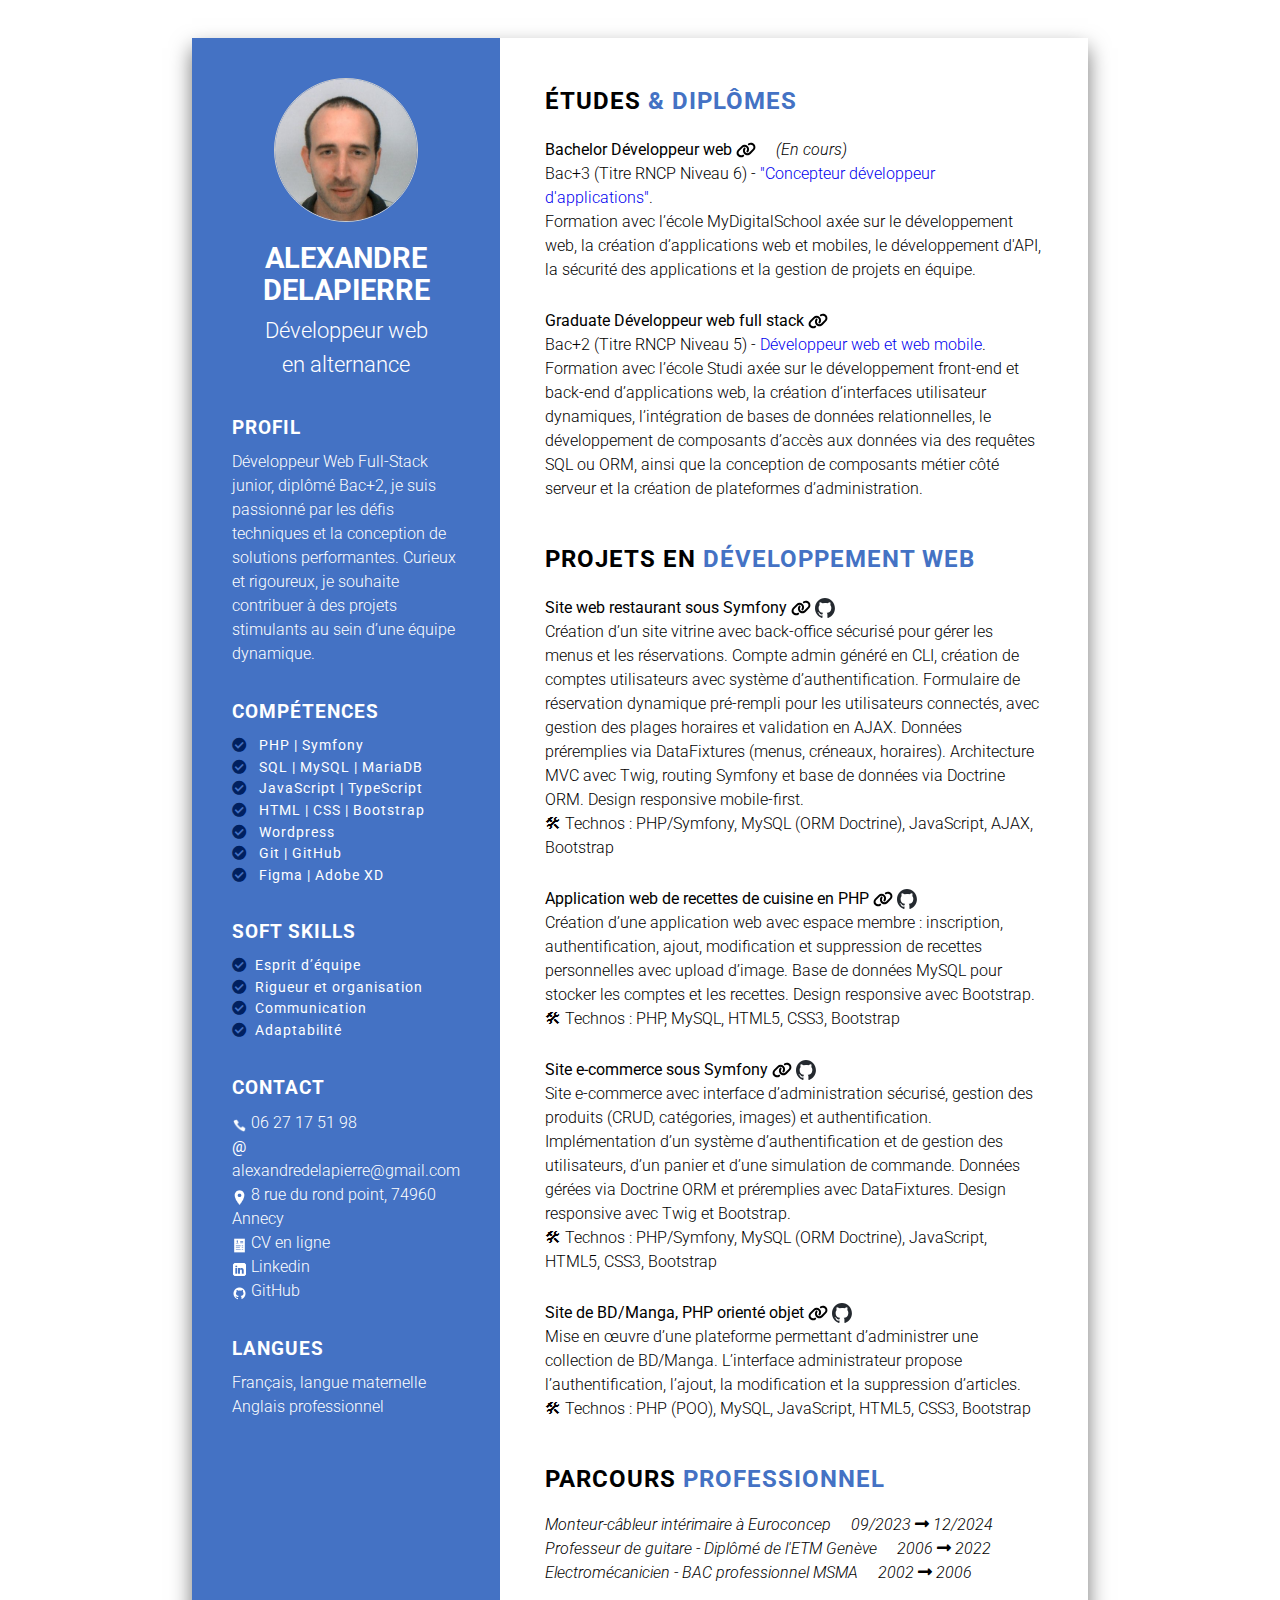
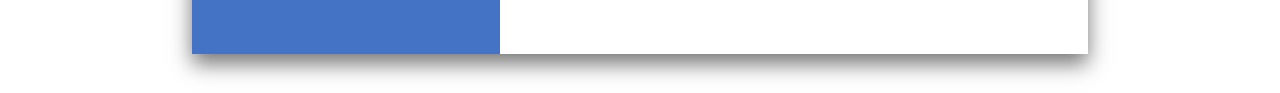
==== commit 55572380: "CV alternance" ====
--- a/index.html
+++ b/index.html
@@ -33,15 +33,84 @@
         </div>
         <div id="h1-div">
           <h1>ALEXANDRE DELAPIERRE</h1>
-            <p id="job-title">Développeur Web <br> Full-Stack
+          <p id="job-title">Développeur web
+            <!-- <p id="job-title">Développeur informatique -->
+            <!-- <p id="job-title">Développeur Web <br> Full-Stack -->
+            <!-- <p id="job-title">Développeur Full-Stack -->
+            <!-- <p id="job-title">Développeur PHP/Symfony -->
+            <br>
+            en alternance
           </p> 
         </div>
 
         <div id="profil" class="section">
           <h2>Profil</h2>
+
+          <!-- CV Polyvalent -->
+          <!-- <p> 
+            Développeur web Full-Stack junior, titulaire d’un Bac+2 en développement web, je souhaite contribuer 
+            à des projets variés et stimulants en apportant mes compétences. 
+            Passionné par le développement et motivé par les défis techniques, j’aime concevoir des 
+            solutions performantes adaptées aux besoins des utilisateurs. Curieux et rigoureux, 
+            je suis prêt à m’investir pleinement au sein d’une équipe dynamique.
+          </p> -->
+
+          <!-- CV Polyvalent raccourci -->
           <p> 
             Développeur Web Full-Stack junior, diplômé Bac+2, je suis passionné par les défis techniques et la conception de solutions performantes. Curieux et rigoureux, je souhaite contribuer à des projets stimulants au sein d’une équipe dynamique. 
           </p> 
+
+          <!-- Emploi 2 -->
+          <!-- <p> 
+            Développeur web junior, titulaire d’un Bac+2 en développement web, je suis à la 
+            recherche d’un poste de développeur web pour contribuer à des projets variés et 
+            stimulants. Passionné et motivé, j'aime découvrir de nouvelles technologies et concevoir 
+            des solutions performantes, adaptées aux besoins des utilisateurs.
+          </p> -->
+
+          <!-- Emploi 3 -->
+          <!-- <p> 
+            Développeur web junior, titulaire d’un Bac+2 en développement web, je recherche un poste pour contribuer à des projets variés et stimulants. Passionné par le développement et motivé par les défis techniques, j’aime concevoir des solutions performantes adaptées aux besoins des utilisateurs. Curieux et rigoureux, je suis prêt à m’investir pleinement au sein d’une équipe dynamique.
+          </p> -->
+
+          <!-- Emploi 4 (Trop long) -->
+          <!-- <p> 
+            Développeur web junior, titulaire d’un Bac+2 en développement web, je suis à la  recherche d’un poste de développeur pour contribuer à des projets variés et stimulants. Passionné par le développement et motivé par les défis techniques, j’aime concevoir des solutions performantes et adaptées aux besoins des utilisateurs. Curieux et rigoureux, je suis prêt à m’investir pleinement au sein d’une équipe et à apporter mes compétences au service des projets de l’entreprise.
+          </p> --> 
+
+          <!-- Emploi PHP/Symfony -->
+          <!-- <p> 
+            Développeur web junior, titulaire d’un Bac+2 en développement web, je recherche un poste 
+            où mettre à profit mes compétences en PHP/Symfony et JavaScript. 
+            Passionné par le développement et motivé par les défis techniques, j’aime concevoir des 
+            solutions performantes adaptées aux besoins des utilisateurs. Curieux et rigoureux, 
+            je suis prêt à m’investir pleinement au sein d’une équipe dynamique.
+          </p> -->
+
+          <!-- Alternance 24 mois -->
+          <!-- <p> 
+            Titulaire d’un Bac+2 en développement web, je recherche une alternance de 24 mois pour préparer un Bac+3 en développement web. Curieux et motivé, j’aime concevoir des solutions performantes et adaptées aux besoins des utilisateurs. Mon objectif est d’apporter mes compétences tout en développant mon expertise au sein d’une équipe dynamique et engagée.
+          </p> -->
+
+          <!-- Alternance sans durée -->
+          <!-- <p> 
+            Titulaire d’un Bac+2 en développement web, je recherche une alternance pour préparer un Bac+3 en développement web. Curieux et motivé, j’aime concevoir des solutions performantes et adaptées aux besoins des utilisateurs. Mon objectif est d’apporter mes compétences tout en développant mon expertise au sein d’une équipe dynamique et engagée.
+          </p> -->
+
+          <!-- Alternance pour une école -->
+          <!-- <p> 
+            Diplômé d’un Bac+2 en développement web, je recherche une alternance pour approfondir mes compétences et contribuer à des projets stimulants. Curieux et rigoureux, je suis motivé à apprendre de nouvelles technologies et à m’investir pleinement au sein d’une équipe. 
+          </p> -->
+
+          <!-- Alternance pour une école -->
+          <!-- <p> 
+            Titulaire d’un Bac+2 en développement web, je souhaite poursuivre ma formation en alternance pour approfondir mes compétences et évoluer dans un environnement dynamique. J’aime concevoir des solutions performantes et collaborer avec une équipe pour relever des défis techniques. Curieux et rigoureux, je suis motivé à apprendre de nouvelles technologies et à contribuer aux projets de l’entreprise.
+          </p> -->
+
+          <!-- Stage  -->
+          <!-- <p> 
+            Développeur web junior, titulaire d’un Bac+2 en développement web, je recherche un stage d’un mois pour mettre en pratique mes compétences et approfondir mon expérience. Passionné par le développement et motivé par les défis techniques, j’aime concevoir des solutions performantes et adaptées aux besoins des utilisateurs. Curieux et rigoureux, je suis prêt à m’investir pleinement et contribuer activement au sein d’une équipe dynamique.
+          </p>  -->
         </div>
 
         <div class="section">
@@ -59,6 +128,14 @@
               <i class="icon fas fa-check-circle text-darkblue"></i>
               <strong>JavaScript &#124; TypeScript</strong>
             </li>
+            <!-- <li>
+              <i class="icon fas fa-check-circle text-darkblue"></i>
+              <strong>React</strong>
+            </li> -->
+            <!-- <li>
+              <i class="icon fas fa-check-circle text-darkblue"></i>
+              <strong>jQuery</strong>
+            </li> -->
             <li>
               <i class="icon fas fa-check-circle text-darkblue"></i>
               <strong>HTML &#124; CSS &#124; Bootstrap</strong>
@@ -85,6 +162,10 @@
             <li><i class="icon fas fa-check-circle text-darkblue"></i><strong>Rigueur et organisation</strong></li>
             <li><i class="icon fas fa-check-circle text-darkblue"></i><strong>Communication</strong></li>
             <li><i class="icon fas fa-check-circle text-darkblue"></i><strong>Adaptabilité</strong></li>
+            <!-- <li><i class="icon fas fa-check-circle text-darkblue"></i><strong>Gestion du temps</strong></li>
+            <li><i class="icon fas fa-check-circle text-darkblue"></i><strong>Esprit d’analyse</strong></li>
+            <li><i class="icon fas fa-check-circle text-darkblue"></i><strong>Créativité</strong></li>
+            <li><i class="icon fas fa-check-circle text-darkblue"></i><strong>Patience</strong></li> -->
           </ul>
         </div>      
 
@@ -92,15 +173,33 @@
           <h2>Contact</h2>
           <ul>
             <li>
+              <img src="assets/icons/icons8-téléphone-64.png" alt="Icône de téléphone" class="icons" i> 06 27 17 51 98
+            </li>
+            <!-- <li>
+              <img src="assets/icons/icons8-téléphone-64.png" alt="Icône de téléphone" class="icons" i> +33 62 717 51 98
+            </li> -->
+            <!-- <li>
               Me contacter par email ou LinkedIn.
-            </li>
+            </li> -->
             <li>
               <strong>@</strong>
               <a href="mailto:alexandredelapierre@gmail.com">alexandredelapierre@gmail.com
               </a>
             </li>
-            <li>
+            <!-- <li>
               <img src="assets/icons/icons8-location-50.png" alt="Icône d'adresse" class="icons"> Basé à Annecy
+            </li> -->
+            <li>
+              <img src="assets/icons/icons8-location-50.png" alt="Icône d'adresse" class="icons"> 
+              <a href="https://www.google.com/maps/place/R%C3%A9sidence+%C3%89tudiante,+8+Rue+du+Rond+Point,+74960+Annecy/" target="_blank">
+                8 rue du rond point, 74960 Annecy
+              </a>
+            </li>
+            <li>
+              <img src="assets/icons/icons8-CV-100.png" alt="Icône Github" class="icons" >
+              <a href="https://cv.alexdelapierre.fr/" target="_blank">
+                CV en ligne 
+              </a>
             </li>
             <li>
               <img src="assets/icons/icons8-linkedin-50.png" alt="Icône Linkedin" class="icons" >
@@ -114,6 +213,24 @@
                 GitHub
               </a>
             </li>
+            <!-- <li>
+              <img src="assets/icons/icons8-CV-100.png" alt="Icône Github" class="icons" >
+              <a href="https://cv.alexdelapierre.fr/" target="_blank">
+                CV en ligne : cv.alexdelapierre.fr
+              </a>
+            </li>
+            <li>
+              <img src="assets/icons/icons8-github-60.png" alt="Icône Github" class="icons" >
+              <a href="https://github.com/AlexDelapierre" target="_blank">
+                github.com/AlexDelapierre
+              </a>
+            </li>
+            <li>
+              <img src="assets/icons/icons8-linkedin-50.png" alt="Icône Linkedin" class="icons" >
+              <a href="https://www.linkedin.com/in/alexandre-delapierre/" target="_blank">
+                linkedin.com/in/alexandre-delapierre
+              </a>
+            </li> -->
           </ul>
         </div>
 
@@ -125,6 +242,17 @@
             Anglais professionnel
           </p>
         </div>
+        
+        <!-- <div >
+          <h2>Centres d'intérêt</h2>
+          <p>  
+            Nouvelles technologies
+            <br />
+            Musique, MAO
+            <br />
+            Guitare, basse
+          </p>
+        </div> -->
       </div>
 
       <!-- Right column -->
@@ -134,25 +262,53 @@
 
           <section id="formations">
             <h2>Études <span class="text-blue">& Diplômes</span></h2>
+            <!-- <h2><span class="text-blue">Formation</span></h2> -->
+
+            <div class="section">
+              <p>
+                <strong>Bachelor Développeur web</strong>
+                <a href="https://www.mydigitalschool.com/bachelor-developpeur-digital-web" target="_blank" class="icons">
+                  <img src="assets/icons/SVG/link-solid.svg" alt="Icône lien" class="Link_Icon"/>
+                </a>
+                <em class="date">(En cours)</em>
+                <!-- <em class="date">01/2022 <i class="fas fa-long-arrow-alt-right"></i> 09/2023</em> -->
+                <br />
+                Bac+3 (Titre RNCP Niveau 6) - 
+                <a href="https://www.francecompetences.fr/recherche/rncp/37873/" target="_blank">"Concepteur développeur d'applications"</a>. 
+                <br />
+                Formation avec l’école MyDigitalSchool axée sur le développement web, la création 
+                d’applications web et mobiles, le développement d'API, la sécurité des applications 
+                et la gestion de projets en équipe.
+              </p>
+            </div>
+
             <div class="section">
               <p>
                 <strong>Graduate Développeur web full stack</strong>
                 <a href="https://www.studi.com/fr/formation/developpement/graduate-developpeur-web-full-stack" target="_blank" class="icons">
                   <img src="assets/icons/SVG/link-solid.svg" alt="Icône lien" class="Link_Icon"/>
                 </a>
+                <!-- <em class="date">01/2022 <i class="fas fa-long-arrow-alt-right"></i> 09/2023</em> -->
                 <br />
                 Bac+2 (Titre RNCP Niveau 5) - 
                 <a href="https://www.francecompetences.fr/recherche/rncp/37674/" target="_blank">Développeur web et web mobile</a>. 
                 <br />
-                Formation avec l'école Studi sur le développement d'applications web 
-                (PHP, Symfony, SQL, JavaScript, TypeScript, React, HTML, CSS, Bootstrap, Wordpress).
+                Formation avec l’école Studi axée sur le développement front-end et back-end d’applications web, la création d’interfaces utilisateur dynamiques, l’intégration de bases de données relationnelles, le développement de composants d’accès aux données via des requêtes SQL ou ORM, ainsi que la conception de composants métier côté serveur et la création de plateformes d’administration.
+                <!-- Version raccourci :
+                Formation avec l’école Studi axée sur le développement front-end et back-end d’applications web, la création d’interfaces dynamiques, l’intégration de bases de données relationnelles, l’accès aux données via des requêtes SQL ou un ORM (Doctrine), la conception de composants métier côté serveur et la réalisation de plateformes d’administration. -->
+                <!-- 🛠 Technos : PHP/Symfony, SQL, JavaScript, TypeScript, React, HTML, CSS, Bootstrap, WordPress. -->
+                <!-- Formation avec l'école Studi sur le développement d'applications web 
+                (PHP, Symfony, SQL, JavaScript, TypeScript, React, HTML, CSS, Bootstrap, Wordpress). -->
+                <!-- (PHP, Symfony, Wordpress, SQL, JavaScript, TypeScript, React, HTML, CSS, Bootstrap). -->
               </p>
             </div>
           </section>
 
           <section id="projets">
             <h2>
+              <!-- Projets <span class="text-blue">web</span> -->
               Projets en <span class="text-blue">développement web</span>
+              <!-- Expérience <span class="text-blue">en développement</span> -->
             </h2>
 
             <div class="section">
@@ -164,14 +320,22 @@
                 <a href="https://github.com/AlexDelapierre/Le-Quai-Antique" target="_blank" class="icons">
                   <img src="assets/icons/SVG/github-mark.svg" alt="Icône Github" class="Github_Icon"/>
                 </a>
-                Création d’un site vitrine pour un restaurant avec une interface d’administration dédiée à la gestion des menus et des réservations. Intégration d’un système d’authentification sécurisé et d’un formulaire de réservation dynamique avec validation AJAX. Le site est responsive et optimisé mobile-first.
+                <!-- <em class="date">09/2023 <i class="fas fa-long-arrow-alt-right"></i> 02/2024</em> -->
+                <br>
+                <!-- J'ai réalisé le site web d'un restaurant sous Symfony dans lequel j'ai implémenté une 
+                interface d'administration, la mise en place d'un système d'authentification, ainsi qu'un 
+                formulaire de réservation validé en AJAX. Le tout en responsive design et mobile first. -->
+                <!-- Création d’un site vitrine pour un restaurant avec une interface d’administration dédiée à la gestion des menus et des réservations. Intégration d’un système d’authentification sécurisé et d’un formulaire de réservation dynamique avec validation asynchrone via AJAX. Le site est responsive et optimisé mobile-first. -->
+                Création d’un site vitrine avec back-office sécurisé pour gérer les menus et les réservations. Compte admin généré en CLI, création de comptes utilisateurs avec système d’authentification. Formulaire de réservation dynamique pré-rempli pour les utilisateurs connectés, avec gestion des plages horaires et validation en AJAX. Données préremplies via DataFixtures (menus, créneaux, horaires). Architecture MVC avec Twig, routing Symfony et base de données via Doctrine ORM. Design responsive mobile-first.
+                <br>
+                🛠 Technos : PHP/Symfony, MySQL (ORM Doctrine), JavaScript, AJAX, Bootstrap
               </p>  
-              <ul class="technical-skills">
+              <!-- <ul class="technical-skills">
                 <li>PHP (Symfony)</li>
                 <li>SGBD MySQL avec l'ORM Doctrine</li>
                 <li>Implémentation d'un système CRUD</li>
                 <li>JavaScript</li>
-              </ul>
+              </ul> -->            
             </div>
 
             <div class="section">
@@ -183,14 +347,21 @@
                 <a href="https://github.com/AlexDelapierre/Cuisinea" target="_blank" class="icons">
                   <img src="assets/icons/SVG/github-mark.svg" alt="Icône Github" class="Github_Icon"/>
                 </a>
-                <br>
-                Réalisation d’une application permettant aux utilisateurs de créer un compte, consulter, ajouter, modifier et supprimer des recettes. Mise en place d’un système d’authentification et de gestion des utilisateurs.
-              </p>
-              <ul class="technical-skills">
+                <!-- <em classe="date">06/2023 <i class="fas fa-long-arrow-alt-right"></i> 09/2023</em> -->
+                <br>
+                <!-- Dans le but de mettre en pratique mes compétences en PHP, j'ai réalisé une application
+                de recettes de cuisine qui permet à des utilisateurs de créer un compte et de pouvoir 
+                consulter, ajouter, modifier ou supprimer des recettes. -->
+                <!-- Réalisation d’une application permettant aux utilisateurs de créer un compte, consulter, ajouter, modifier et supprimer des recettes. Mise en place d’un système d’authentification et de gestion des utilisateurs. -->
+                Création d’une application web avec espace membre : inscription, authentification, ajout, modification et suppression de recettes personnelles avec upload d’image. Base de données MySQL pour stocker les comptes et les recettes. Design responsive avec Bootstrap.
+                <br>
+                🛠 Technos : PHP, MySQL, HTML5, CSS3, Bootstrap
+              </p>
+              <!-- <ul class="technical-skills">
                 <li>PHP</li>
                 <li>MySQL</li>
                 <li>HTML5/CSS3/Bootstrap</li>
-              </ul>
+              </ul> -->
             </div>
 
             <div class="section">
@@ -202,15 +373,22 @@
                 <a href="https://github.com/AlexDelapierre/site-e-commerce" target="_blank" class="icons">
                   <img src="assets/icons/SVG/github-mark.svg" alt="Icône Github" class="Github_Icon"/>
                 </a>
-                <br>
-                Conception et mise en place d’un site e-commerce intégrant une interface d’administration pour la gestion des articles (tri, filtrage, CRUD). Implémentation d’un système d’authentification et de gestion des utilisateurs, d’un panier et d’un espace client sécurisé.
-              </p>
-              <ul class="technical-skills">
+                <!-- <em class="date">03/2023 <i class="fas fa-long-arrow-alt-right"></i> 06/2023</em> -->
+                <br>
+                <!-- Développement d'un site e-commerce avec Symfony intégrant une interface d'administration 
+                pour la gestion CRUD des articles (tri, filtrage, ajout, modification, suppression). 
+                Mise en place d'un système de gestion des utilisateurs avec authentification, panier, 
+                et espace client. -->
+                Site e-commerce avec interface d’administration sécurisé, gestion des produits (CRUD, catégories, images) et authentification. Implémentation d’un système d’authentification et de gestion des utilisateurs, d’un panier et d’une simulation de commande. Données gérées via Doctrine ORM et préremplies avec DataFixtures. Design responsive avec Twig et Bootstrap.
+                <br>
+                🛠 Technos : PHP/Symfony, MySQL (ORM Doctrine), JavaScript, HTML5, CSS3, Bootstrap
+              </p>
+              <!-- <ul class="technical-skills">
                 <li>PHP (Symfony)</li>
                 <li>MySQL</li>
                 <li>JavaScript</li>
                 <li>HTML5/CSS3/Bootstrap</li>
-              </ul>
+              </ul> -->
             </div>
 
             <div class="section">
@@ -222,23 +400,46 @@
                 <a href="https://github.com/AlexDelapierre/site_de_gestion_de_bd-manga-livre" target="_blank" class="icons">
                   <img src="assets/icons/SVG/github-mark.svg" alt="Icône Github" class="Github_Icon"/>
                 </a>
-                <br>
+                <!-- <em class="date">01/2023 <i class="fas fa-long-arrow-alt-right"></i> 03/2023</em> -->
+                <br>
+                <!-- Dans le but de mettre en pratique mes compétences en PHP natif orienté objet, j'ai développé
+                un site permettant d'administrer une collection de bd/manga.
+                Le site permet à un administrateur de s'authentifier, d'ajouter, modifier ou supprimer 
+                les différents articles.  -->
                 Mise en œuvre d’une plateforme permettant d’administrer une collection de BD/Manga. L’interface administrateur propose l’authentification, l’ajout, la modification et la suppression d’articles.
+                <br>
+                🛠 Technos : PHP (POO), MySQL, JavaScript, HTML5, CSS3, Bootstrap
               </p> 
-              <ul class="technical-skills">
+              <!-- <ul class="technical-skills">
                 <li>PHP</li>
                 <li>MySQL</li>
                 <li>JavaScript</li>
                 <li>HTML5/CSS3/Bootstrap</li>
+              </ul> -->
+            </div>
+            
+            <!-- <div class="section">
+              <p>
+                <strong>Site web vitrine pour une école de musique &nbsp; &nbsp;</strong>
+                <em classe="date">2022/08 <i class="fas fa-long-arrow-alt-right"></i> 2022/10</em>
+                <br>
+                J'ai mis en pratique mes compétences en HTML et CSS dans la création d'un site web 
+                vitrine responsive pour une école de musique avec l'utilisation du framework Bootstrap. 
+              </p>
+              <ul class="technical-skills">
+                <li>HTML et CSS</li>
+                <li>Bootstrap</li>
               </ul>
-            </div>
+            </div> -->
           </section>
           
           <section id="others-experiences">
             <div class="section">
+              <!-- <h2>Expériences <span class="text-blue">Professionnelles</span></h2> -->
               <h2>Parcours <span class="text-blue">professionnel</span></h2>
               <p>
                 <em>Monteur-câbleur intérimaire à Euroconcep &nbsp; &nbsp;</em>
+                <!-- <em classe="date">09/2023 <i class="fas fa-long-arrow-alt-right"></i>Actuellement</em> -->
                 <em classe="date">09/2023 <i class="fas fa-long-arrow-alt-right"></i> 12/2024</em>
                 <br />
                 <em>Professeur de guitare - Diplômé de l'ETM Genève &nbsp; &nbsp;</em>
@@ -252,5 +453,6 @@
         </main>
       </div>
     </div>
+    <!-- <script src="https://kit.fontawesome.com/be510fdfc6.js" crossorigin="anonymous"></script> -->
   </body>
 </html>--- a/style.css
+++ b/style.css
@@ -11,6 +11,10 @@
   line-height: 1.5;
 }
 
+/* section {
+  margin-bottom: 1rem;
+} */
+
 a {
   text-decoration: none;
 }
@@ -26,6 +30,7 @@
 h1 {
   margin: 0 0 1rem;
   font-size: 1.8rem;
+  /* font-size: 1.5rem; */
   margin-bottom: 0.5rem;
   line-height: 2rem;
 }
@@ -109,6 +114,7 @@
 
 #job-title{
   font-size: 1.4em;
+  /* font-size: 1.1em; */
 }
 
 #profil p {
@@ -153,7 +159,7 @@
 }
 
 #right-column h2 {
-  margin: 0 0 1rem;
+  margin: 0  0 1rem;
 }
 
 #projets, #others-experiences {
@@ -171,6 +177,11 @@
 .date{
   margin-left: 1rem;
 }
+
+/* #others-experiences {
+  margin-bottom: 5px;
+} 
+
 
 /* SVG */
 
@@ -182,13 +193,13 @@
 }
 
 .Github_Icon {
-  width: 20px; 
-  height: 20px; 
+  width: 20px; /* Largeur souhaitée */
+  height: 20px; /* Hauteur souhaitée */
 }
 
 .Link_Icon {
-  width: 20px; 
-  height: 20px; 
+  width: 20px; /* Largeur souhaitée */
+  height: 20px; /* Hauteur souhaitée */
 }
 
 
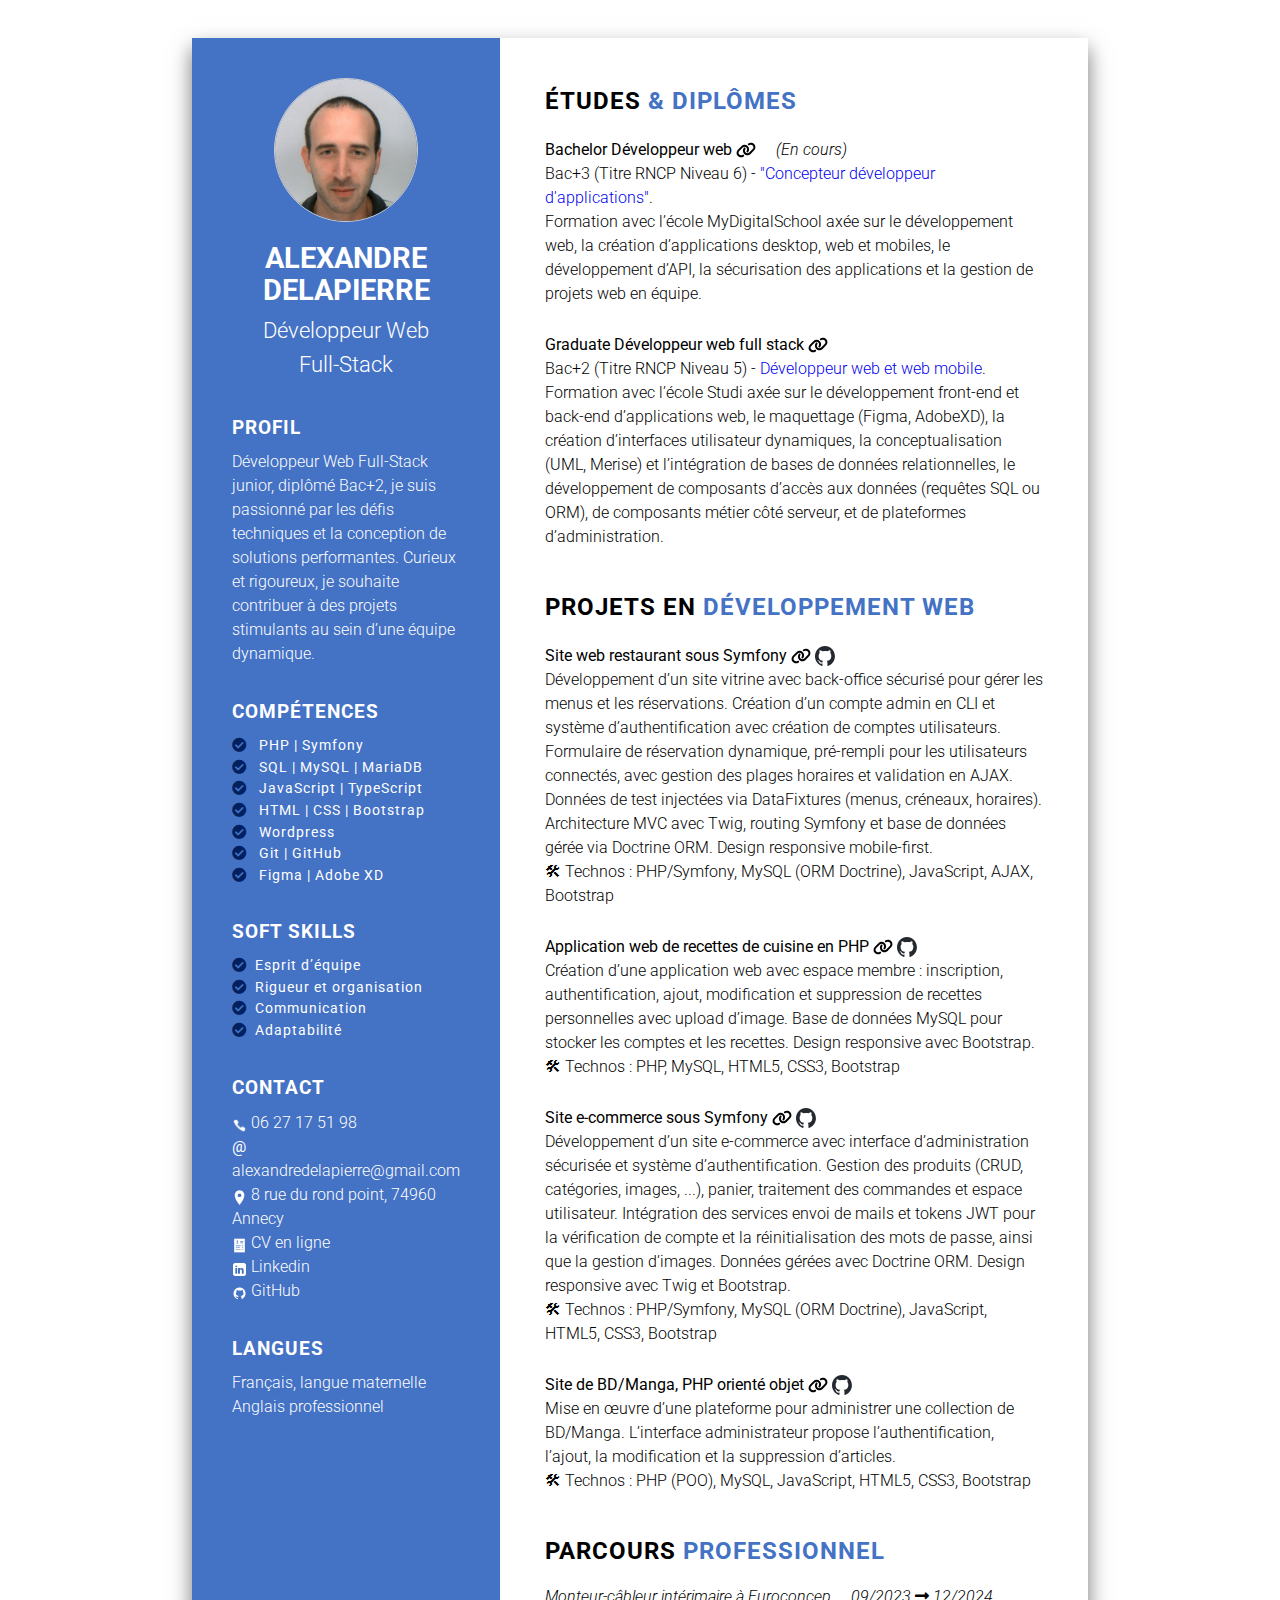
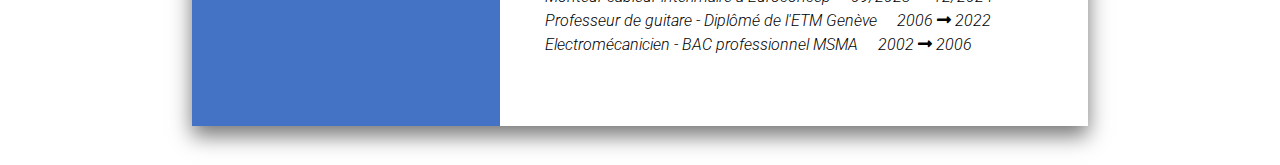
==== commit 13271e7a: "CV update" ====
--- a/index.html
+++ b/index.html
@@ -33,13 +33,13 @@
         </div>
         <div id="h1-div">
           <h1>ALEXANDRE DELAPIERRE</h1>
-          <p id="job-title">Développeur web
+          <!-- <p id="job-title">Développeur web -->
             <!-- <p id="job-title">Développeur informatique -->
-            <!-- <p id="job-title">Développeur Web <br> Full-Stack -->
+            <p id="job-title">Développeur Web <br> Full-Stack
             <!-- <p id="job-title">Développeur Full-Stack -->
             <!-- <p id="job-title">Développeur PHP/Symfony -->
-            <br>
-            en alternance
+            <!-- <br>
+            en alternance -->
           </p> 
         </div>
 
@@ -276,9 +276,7 @@
                 Bac+3 (Titre RNCP Niveau 6) - 
                 <a href="https://www.francecompetences.fr/recherche/rncp/37873/" target="_blank">"Concepteur développeur d'applications"</a>. 
                 <br />
-                Formation avec l’école MyDigitalSchool axée sur le développement web, la création 
-                d’applications web et mobiles, le développement d'API, la sécurité des applications 
-                et la gestion de projets en équipe.
+                Formation avec l’école MyDigitalSchool axée sur le développement web, la création d’applications desktop, web et mobiles, le développement d’API, la sécurisation des applications et la gestion de projets web en équipe.
               </p>
             </div>
 
@@ -293,9 +291,7 @@
                 Bac+2 (Titre RNCP Niveau 5) - 
                 <a href="https://www.francecompetences.fr/recherche/rncp/37674/" target="_blank">Développeur web et web mobile</a>. 
                 <br />
-                Formation avec l’école Studi axée sur le développement front-end et back-end d’applications web, la création d’interfaces utilisateur dynamiques, l’intégration de bases de données relationnelles, le développement de composants d’accès aux données via des requêtes SQL ou ORM, ainsi que la conception de composants métier côté serveur et la création de plateformes d’administration.
-                <!-- Version raccourci :
-                Formation avec l’école Studi axée sur le développement front-end et back-end d’applications web, la création d’interfaces dynamiques, l’intégration de bases de données relationnelles, l’accès aux données via des requêtes SQL ou un ORM (Doctrine), la conception de composants métier côté serveur et la réalisation de plateformes d’administration. -->
+                Formation avec l’école Studi axée sur le développement front-end et back-end d’applications web, le maquettage (Figma, AdobeXD), la création d’interfaces utilisateur dynamiques, la conceptualisation (UML, Merise) et l’intégration de bases de données relationnelles, le développement de composants d’accès aux données (requêtes SQL ou ORM), de composants métier côté serveur, et de plateformes d’administration.
                 <!-- 🛠 Technos : PHP/Symfony, SQL, JavaScript, TypeScript, React, HTML, CSS, Bootstrap, WordPress. -->
                 <!-- Formation avec l'école Studi sur le développement d'applications web 
                 (PHP, Symfony, SQL, JavaScript, TypeScript, React, HTML, CSS, Bootstrap, Wordpress). -->
@@ -326,7 +322,7 @@
                 interface d'administration, la mise en place d'un système d'authentification, ainsi qu'un 
                 formulaire de réservation validé en AJAX. Le tout en responsive design et mobile first. -->
                 <!-- Création d’un site vitrine pour un restaurant avec une interface d’administration dédiée à la gestion des menus et des réservations. Intégration d’un système d’authentification sécurisé et d’un formulaire de réservation dynamique avec validation asynchrone via AJAX. Le site est responsive et optimisé mobile-first. -->
-                Création d’un site vitrine avec back-office sécurisé pour gérer les menus et les réservations. Compte admin généré en CLI, création de comptes utilisateurs avec système d’authentification. Formulaire de réservation dynamique pré-rempli pour les utilisateurs connectés, avec gestion des plages horaires et validation en AJAX. Données préremplies via DataFixtures (menus, créneaux, horaires). Architecture MVC avec Twig, routing Symfony et base de données via Doctrine ORM. Design responsive mobile-first.
+                Développement d’un site vitrine avec back-office sécurisé pour gérer les menus et les réservations. Création d’un compte admin en CLI et système d’authentification avec création de comptes utilisateurs. Formulaire de réservation dynamique, pré-rempli pour les utilisateurs connectés, avec gestion des plages horaires et validation en AJAX. Données de test injectées via DataFixtures (menus, créneaux, horaires). Architecture MVC avec Twig, routing Symfony et base de données gérée via Doctrine ORM. Design responsive mobile-first.
                 <br>
                 🛠 Technos : PHP/Symfony, MySQL (ORM Doctrine), JavaScript, AJAX, Bootstrap
               </p>  
@@ -379,7 +375,8 @@
                 pour la gestion CRUD des articles (tri, filtrage, ajout, modification, suppression). 
                 Mise en place d'un système de gestion des utilisateurs avec authentification, panier, 
                 et espace client. -->
-                Site e-commerce avec interface d’administration sécurisé, gestion des produits (CRUD, catégories, images) et authentification. Implémentation d’un système d’authentification et de gestion des utilisateurs, d’un panier et d’une simulation de commande. Données gérées via Doctrine ORM et préremplies avec DataFixtures. Design responsive avec Twig et Bootstrap.
+                Développement d’un site e-commerce avec interface d’administration sécurisée et système d’authentification. Gestion des produits (CRUD, catégories, images, ...), panier, traitement des commandes et espace utilisateur. Intégration des services envoi de mails et tokens JWT pour la vérification de compte et la réinitialisation des mots de passe, ainsi que la gestion d’images. Données gérées avec Doctrine ORM. Design responsive avec Twig et Bootstrap.                
+                <!-- Développement d’un site e-commerce avec interface d’administration sécurisée et système d’authentification. Gestion complète des produits (CRUD, catégories, images, ...). Implémentation d’un panier, du traitement des commandes et d’un espace utilisateur. Intégration de services JWT pour la gestion des tokens, d'un service de gestion des images (redimensionnement et format) et d’un service d’envoi de mails pour la vérification des emails utilisateurs et la réinitialisation des mots de passe. Données gérées avec Doctrine ORM. Design responsive avec Twig et Bootstrap. -->
                 <br>
                 🛠 Technos : PHP/Symfony, MySQL (ORM Doctrine), JavaScript, HTML5, CSS3, Bootstrap
               </p>
@@ -406,7 +403,8 @@
                 un site permettant d'administrer une collection de bd/manga.
                 Le site permet à un administrateur de s'authentifier, d'ajouter, modifier ou supprimer 
                 les différents articles.  -->
-                Mise en œuvre d’une plateforme permettant d’administrer une collection de BD/Manga. L’interface administrateur propose l’authentification, l’ajout, la modification et la suppression d’articles.
+                Mise en œuvre d’une plateforme pour administrer une collection de BD/Manga. L’interface administrateur propose l’authentification, l’ajout, la modification et la suppression d’articles.
+                <!-- Mise en œuvre d’une plateforme permettant d’administrer une collection de BD/Manga. L’interface administrateur propose l’authentification, l’ajout, la modification et la suppression d’articles. -->
                 <br>
                 🛠 Technos : PHP (POO), MySQL, JavaScript, HTML5, CSS3, Bootstrap
               </p> 
